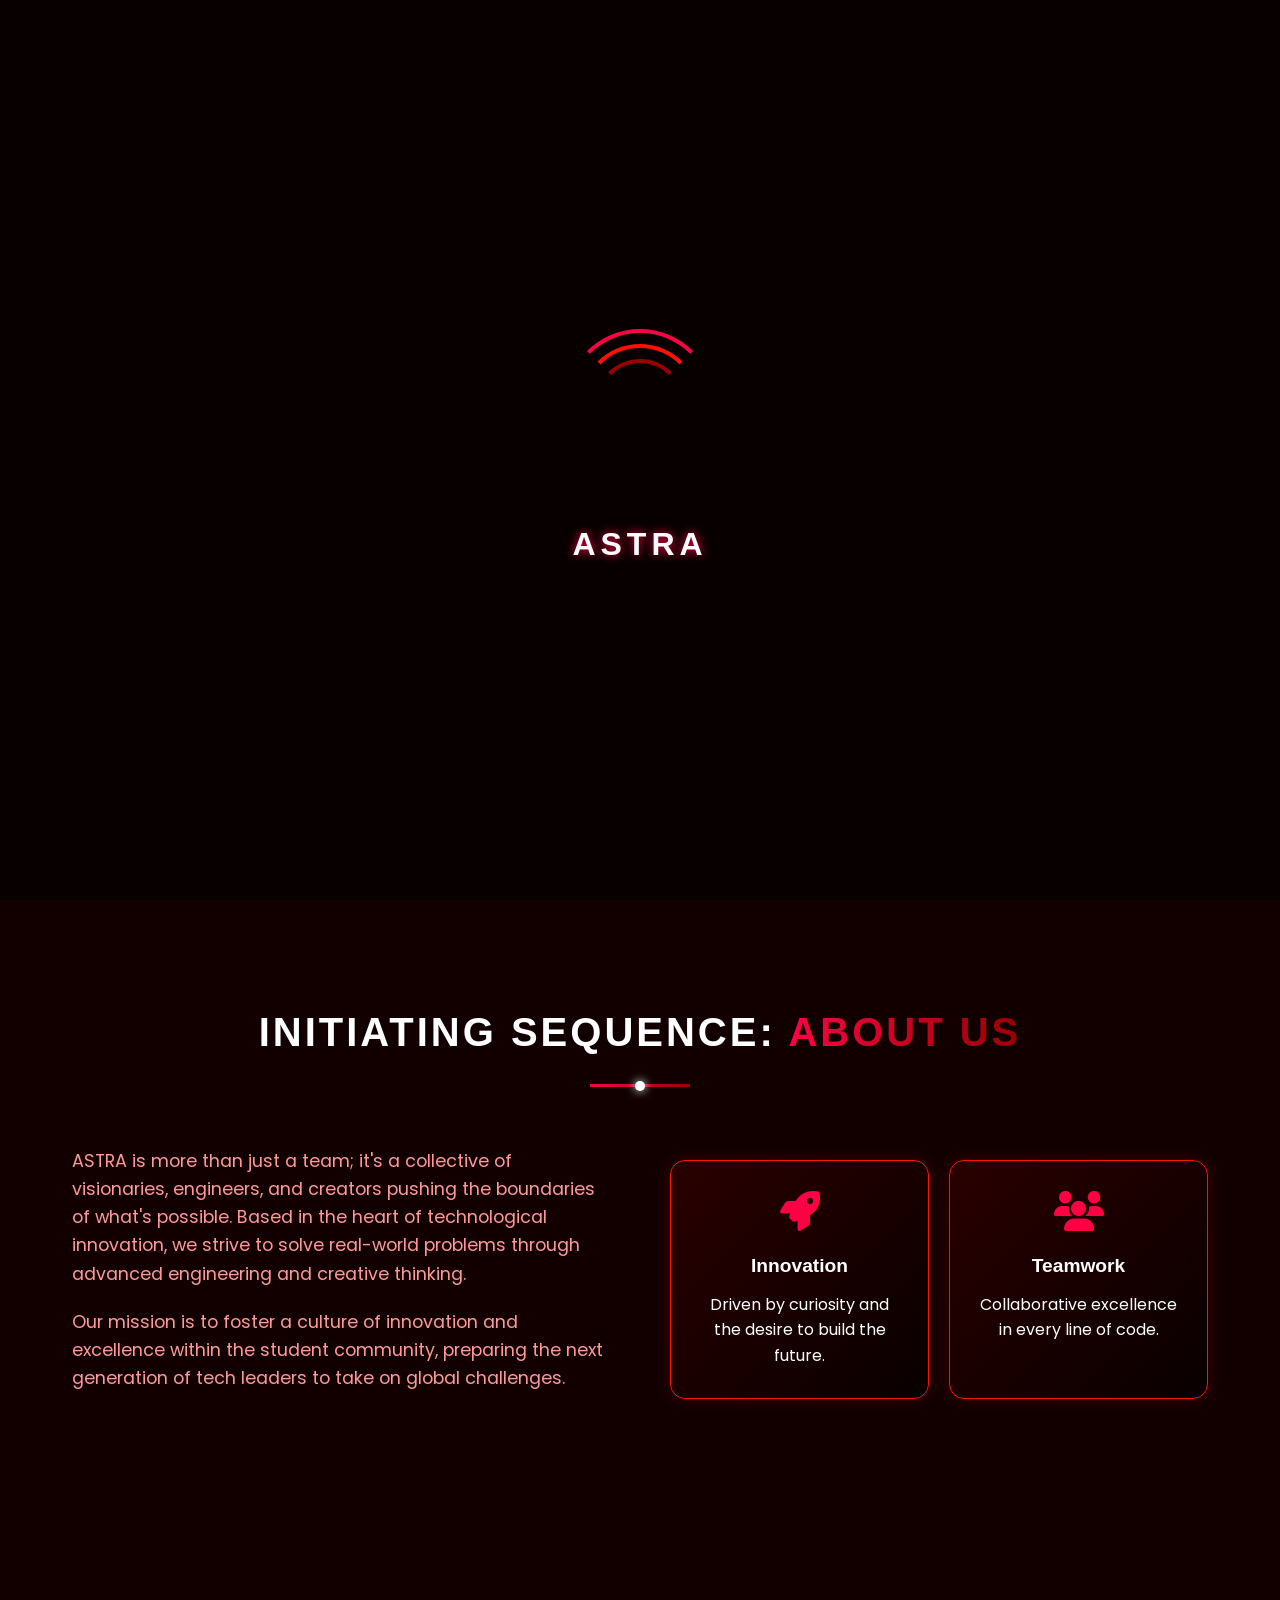
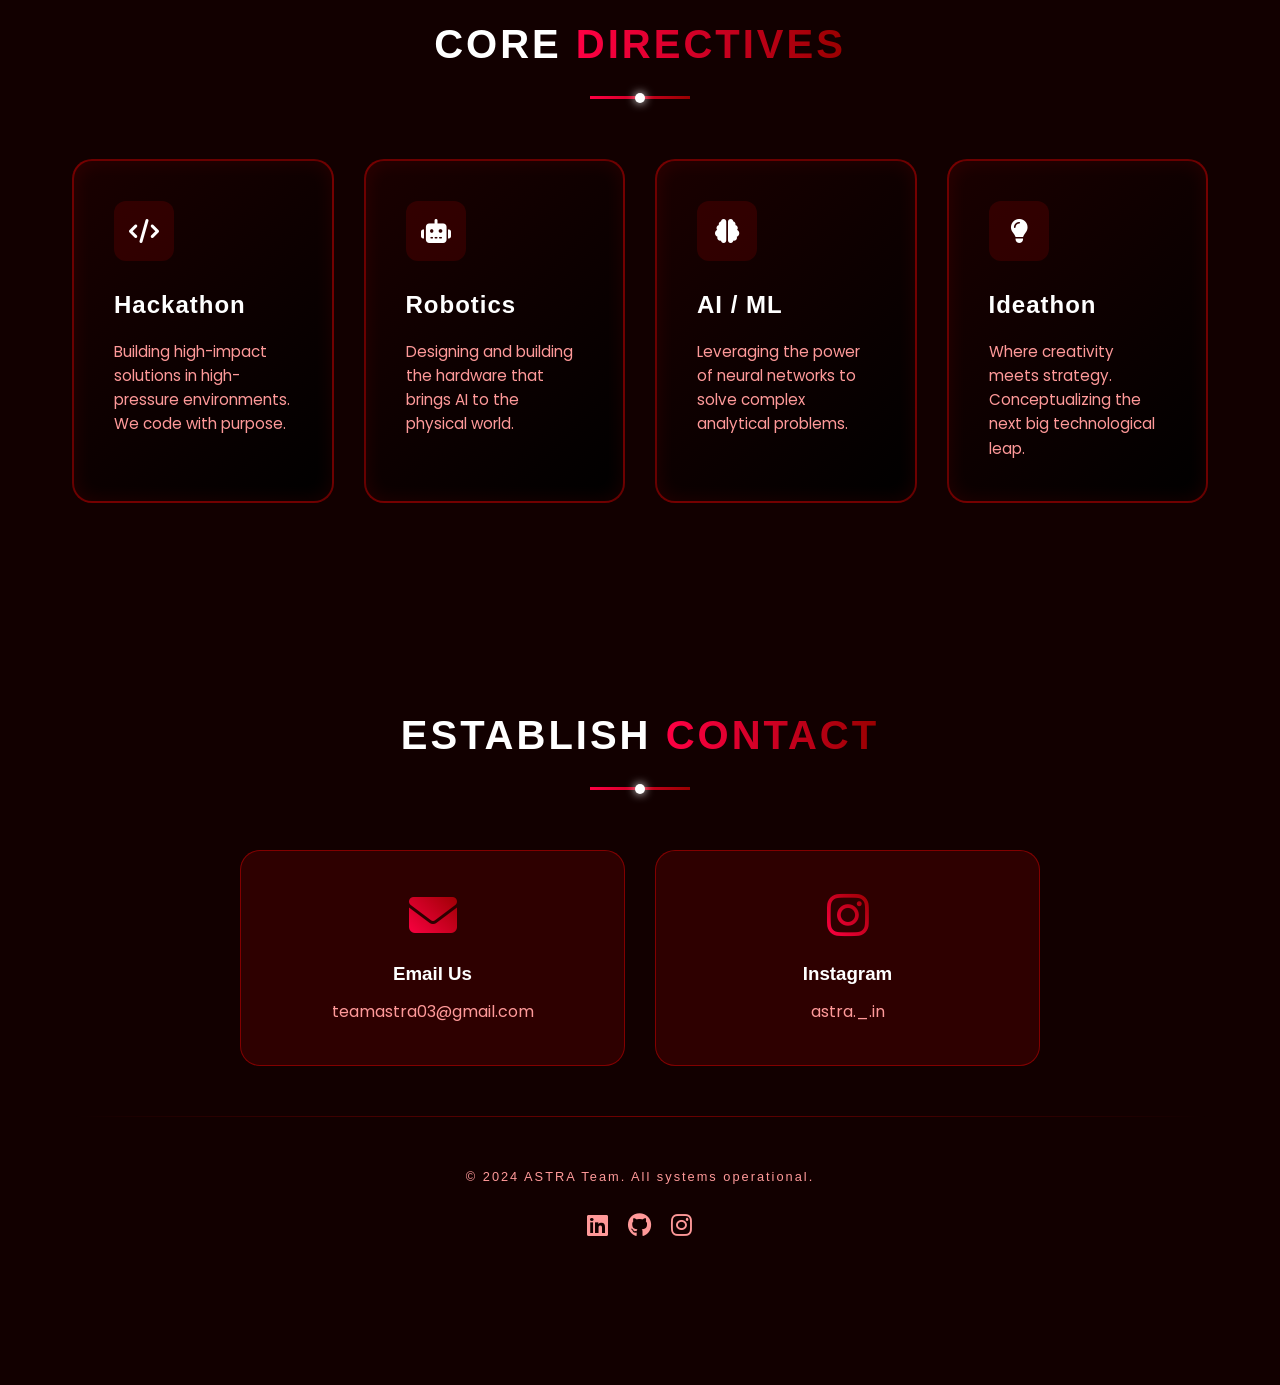
==== index.html @ f85b286c "first commit" ====
<!DOCTYPE html>
<html lang="en">

<head>
    <meta charset="UTF-8">
    <meta name="viewport" content="width=device-width, initial-scale=1.0">
    <title>ASTRA – Tech Student Team</title>
    <meta name="description"
        content="ASTRA - A futuristic tech student team innovating the future through hackathons, robotics, AI/ML, and ideathons.">

    <!-- Google Fonts -->
    <link rel="preconnect" href="https://fonts.googleapis.com">
    <link rel="preconnect" href="https://fonts.gstatic.com" crossorigin>
    <link href="https://fonts.googleapis.com/css2?family=Bebas+Neue&family=Poppins:wght@300;400;600&display=swap"
        rel="stylesheet">

    <!-- Font Awesome for Icons -->
    <link rel="stylesheet" href="https://cdnjs.cloudflare.com/ajax/libs/font-awesome/6.4.0/css/all.min.css">

    <link rel="stylesheet" href="style.css">
</head>

<body>

    <!-- Preloader -->
    <div id="preloader">
        <div class="loader-content">
            <div class="arc-container">
                <div class="arc arc-1"></div>
                <div class="arc arc-2"></div>
                <div class="arc arc-3"></div>
            </div>
            <h1 class="logo-text">ASTRA</h1>
        </div>
    </div>

    <!-- Scroll Progress Bar -->
    <div id="scroll-progress"></div>

    <!-- Background Decoration -->
    <div class="glow-bg"></div>

    <!-- Navigation -->
    <nav id="navbar">
        <div class="container">
            <div class="nav-logo">ASTRA</div>
            <ul class="nav-links">
                <li><a href="#home">Home</a></li>
                <li><a href="#about">About</a></li>
                <li><a href="#directives">Directives</a></li>
                <li><a href="#gallery">Gallery</a></li>
                <li><a href="#contact">Contact</a></li>
            </ul>
            <div class="nav-controls">
                <button id="sound-toggle" title="Toggle Sound">
                    <i class="fas fa-volume-mute"></i>
                </button>
                <div class="menu-toggle">
                    <span></span>
                    <span></span>
                    <span></span>
                </div>
            </div>
        </div>
    </nav>

    <!-- Hero Section -->
    <section id="home" class="hero">
        <div class="video-container">
            <video id="hero-video" autoplay loop muted playsinline>
                <source src="video/InShot_20260418_151122389.mp4" type="video/mp4">
            </video>
            <div class="video-overlay"></div>
        </div>

        <div class="hero-content">
            <div class="hero-logo-container">
                <img src="logo/logo.png" alt="ASTRA Logo" class="hero-logo">
            </div>
            <h2 class="tagline reveal-text-delay">BEYOND THE STARS</h2>
            <a href="#directives" class="btn-glow">Discover More</a>
        </div>
    </section>

    <!-- Audio Element -->
    <audio id="bg-music" loop>
        <source src="song/WhatsApp Audio 2026-04-18 at 3.15.08 PM.mpeg" type="audio/mpeg">
    </audio>

    <!-- About Section -->
    <section id="about" class="section">
        <div class="container">
            <div class="section-header reveal">
                <h2 class="section-title">Initiating Sequence: <span class="text-gradient">About Us</span></h2>
                <div class="divider"></div>
            </div>

            <div class="about-grid">
                <div class="about-text reveal">
                    <p>ASTRA is more than just a team; it's a collective of visionaries, engineers, and creators pushing
                        the boundaries of what's possible. Based in the heart of technological innovation, we strive to
                        solve real-world problems through advanced engineering and creative thinking.</p>
                    <p>Our mission is to foster a culture of innovation and excellence within the student community,
                        preparing the next generation of tech leaders to take on global challenges.</p>
                </div>

                <div class="about-cards reveal-delay">
                    <div class="stat-card">
                        <i class="fas fa-rocket"></i>
                        <h3>Innovation</h3>
                        <p>Driven by curiosity and the desire to build the future.</p>
                    </div>
                    <div class="stat-card">
                        <i class="fas fa-users"></i>
                        <h3>Teamwork</h3>
                        <p>Collaborative excellence in every line of code.</p>
                    </div>
                </div>
            </div>
        </div>
    </section>

    <!-- Core Directives Section -->
    <section id="directives" class="section">
        <div class="container">
            <div class="section-header reveal">
                <h2 class="section-title">Core <span class="text-gradient">Directives</span></h2>
                <div class="divider"></div>
            </div>

            <div class="directives-grid">
                <div class="directive-card neon-blue reveal" data-color="blue">
                    <div class="card-glow"></div>
                    <div class="card-content">
                        <div class="icon-box"><i class="fas fa-code"></i></div>
                        <h3>Hackathon</h3>
                        <p>Building high-impact solutions in high-pressure environments. We code with purpose.</p>
                    </div>
                </div>

                <div class="directive-card neon-red reveal-delay" data-color="red">
                    <div class="card-glow"></div>
                    <div class="card-content">
                        <div class="icon-box"><i class="fas fa-robot"></i></div>
                        <h3>Robotics</h3>
                        <p>Designing and building the hardware that brings AI to the physical world.</p>
                    </div>
                </div>

                <div class="directive-card neon-purple reveal-delay-2" data-color="purple">
                    <div class="card-glow"></div>
                    <div class="card-content">
                        <div class="icon-box"><i class="fas fa-brain"></i></div>
                        <h3>AI / ML</h3>
                        <p>Leveraging the power of neural networks to solve complex analytical problems.</p>
                    </div>
                </div>

                <div class="directive-card neon-blue reveal-delay-3" data-color="blue">
                    <div class="card-glow"></div>
                    <div class="card-content">
                        <div class="icon-box"><i class="fas fa-lightbulb"></i></div>
                        <h3>Ideathon</h3>
                        <p>Where creativity meets strategy. Conceptualizing the next big technological leap.</p>
                    </div>
                </div>
            </div>
        </div>
    </section>


    <!-- Contact Section -->
    <section id="contact" class="section">
        <div class="container">
            <div class="section-header reveal">
                <h2 class="section-title">Establish <span class="text-gradient">Contact</span></h2>
                <div class="divider"></div>
            </div>

            <div class="contact-container">
                <div class="contact-info reveal">
                    <div class="contact-card">
                        <i class="fas fa-envelope"></i>
                        <h3>Email Us</h3>
                        <p><a href="mailto:teamastra03@gmail.com">teamastra03@gmail.com</a></p>
                    </div>

                    <div class="contact-card">
                        <i class="fab fa-instagram"></i>
                        <h3>Instagram</h3>
                        <p><a href="https://instagram.com/astra._.in" target="_blank">astra._.in</a></p>
                    </div>
                </div>

                <div class="tech-lines"></div>

                <div class="footer-minimal reveal-delay">
                    <p>&copy; 2024 ASTRA Team. All systems operational.</p>
                    <div class="social-icons">
                        <a href="#"><i class="fab fa-linkedin"></i></a>
                        <a href="#"><i class="fab fa-github"></i></a>
                        <a href="https://instagram.com/astra._.in" target="_blank"><i class="fab fa-instagram"></i></a>
                    </div>
                </div>
            </div>
        </div>
    </section>

    <!-- Lightbox Modal -->
    <div id="lightbox" class="lightbox">
        <span class="close-lightbox">&times;</span>
        <img class="lightbox-content" id="lightbox-img">
        <div id="caption"></div>
    </div>

    <script src="script.js"></script>
</body>

</html>
---- style.css ----
/* 
    ASTRA – Tech Student Team
    Theme: Avengers / Futuristic / Neon
*/

:root {
    --primary-red: #ff1100;
    --primary-glow: #ff4d00;
    --primary-blue: #ff0044; /* Repurposed to Red */
    --primary-purple: #990000;
    --bg-dark: #120000;
    --bg-darker: #080000;
    --glass-bg: rgba(255, 0, 0, 0.12);
    --glass-border: rgba(255, 0, 0, 0.4);
    --text-main: #ffffff;
    --text-dim: #ff9999;
    --font-header: 'boldum-Bold-Exfont13e8', sans-serif;
    --font-body: 'Poppins', sans-serif;
    --transition-smooth: all 0.4s cubic-bezier(0.4, 0, 0.2, 1);
}

* {
    margin: 0;
    padding: 0;
    box-sizing: border-box;
    cursor: default;
}

html {
    scroll-behavior: smooth;
}

body {
    background-color: var(--bg-dark);
    color: var(--text-main);
    font-family: var(--font-body);
    overflow-x: hidden;
    line-height: 1.6;
}

::selection {
    background: var(--primary-blue);
    color: #fff;
}

/* Scrollbar */
::-webkit-scrollbar {
    width: 8px;
}
::-webkit-scrollbar-track {
    background: var(--bg-darker);
}
::-webkit-scrollbar-thumb {
    background: linear-gradient(var(--primary-blue), var(--primary-purple));
    border-radius: 10px;
}

/* Utilities */
.container {
    max-width: 1200px;
    margin: 0 auto;
    padding: 0 2rem;
}

.text-gradient {
    background: linear-gradient(90deg, var(--primary-blue), var(--primary-purple));
    -webkit-background-clip: text;
    -webkit-text-fill-color: transparent;
}

.section {
    padding: 100px 0;
    position: relative;
    z-index: 1;
}

/* Preloader */
#preloader {
    position: fixed;
    top: 0;
    left: 0;
    width: 100%;
    height: 100%;
    background: var(--bg-darker);
    display: flex;
    justify-content: center;
    align-items: center;
    z-index: 9999;
}

.loader-content {
    position: relative;
    display: flex;
    flex-direction: column;
    align-items: center;
}

.arc-container {
    width: 150px;
    height: 150px;
    position: relative;
    margin-bottom: 20px;
}

.arc {
    position: absolute;
    border: 4px solid transparent;
    border-top-color: var(--primary-blue);
    border-radius: 50%;
    animation: spin 2s linear infinite;
}

.arc-1 {
    width: 100%;
    height: 100%;
    border-top-color: var(--primary-blue);
    animation-duration: 1.5s;
}

.arc-2 {
    width: 80%;
    height: 80%;
    top: 10%;
    left: 10%;
    border-top-color: var(--primary-red);
    animation-duration: 2s;
    animation-direction: reverse;
}

.arc-3 {
    width: 60%;
    height: 60%;
    top: 20%;
    left: 20%;
    border-top-color: var(--primary-purple);
    animation-duration: 1s;
}

.logo-text {
    font-family: var(--font-header);
    font-size: 2rem;
    letter-spacing: 5px;
    margin-top: 20px;
    text-shadow: 0 0 10px var(--primary-blue);
}

@keyframes spin {
    from { transform: rotate(0deg); }
    to { transform: rotate(360deg); }
}

/* Scroll Progress */
#scroll-progress {
    position: fixed;
    top: 0;
    left: 0;
    width: 0%;
    height: 4px;
    background: linear-gradient(90deg, var(--primary-blue), var(--primary-purple), var(--primary-red));
    z-index: 1001;
    transition: width 0.1s ease-out;
}

.glow-bg {
    position: fixed;
    top: 0;
    left: 0;
    width: 100%;
    height: 100%;
    background: var(--bg-dark); /* Solid clean background */
    pointer-events: none;
    z-index: -2; /* Ensures it sits behind the video (z-index: -1) */
}

/* scanlines removed for cleaner video view */
.glow-bg::after {
    display: none;
}

/* Navigation floating pill */
#navbar {
    position: fixed;
    top: 20px;
    left: 50%;
    transform: translateX(-50%);
    width: 90%;
    max-width: 1200px;
    padding: 15px 0;
    z-index: 1000;
    transition: var(--transition-smooth);
    border-radius: 50px;
    border: 1px solid transparent;
}

#navbar.scrolled {
    background: rgba(15, 0, 0, 0.85);
    backdrop-filter: blur(15px);
    border: 1px solid var(--primary-glow);
    box-shadow: 0 10px 30px rgba(255, 17, 0, 0.2);
    padding: 10px 0;
}

#navbar .container {
    display: flex;
    justify-content: space-between;
    align-items: center;
}

.nav-logo {
    font-family: var(--font-header);
    font-size: 1.8rem;
    font-weight: 900;
    letter-spacing: 2px;
    color: white;
}

.nav-links {
    display: flex;
    list-style: none;
    gap: 15px; /* Decreased space between links */
}

.nav-links li a {
    text-decoration: none;
    color: #ffffff; /* Brightened to pure white */
    font-family: var(--font-header);
    font-size: 1.1rem; /* Slightly larger for easier reading */
    font-weight: bold;
    letter-spacing: 2px;
    text-shadow: 0 2px 5px rgba(0,0,0,1), 0 0 15px rgba(0,0,0,0.8); /* Aggressive black shadow to separate text from background video */
    transition: var(--transition-smooth);
    text-transform: uppercase;
    position: relative;
    padding-bottom: 5px;
}

/* Glowing Underline Animation */
.nav-links li a::after {
    content: '';
    position: absolute;
    bottom: 0;
    left: 0;
    width: 0%;
    height: 2px;
    background: var(--primary-glow);
    transition: width 0.3s ease-out;
    box-shadow: 0 0 10px var(--primary-glow);
}

.nav-links li a:hover::after {
    width: 100%;
}

.nav-links li a:hover {
    color: #ffffff;
    text-shadow: 0 0 8px var(--primary-glow);
}

.nav-controls {
    display: flex;
    align-items: center;
    gap: 20px;
}

#sound-toggle {
    background: none;
    border: 1px solid var(--glass-border);
    color: white;
    width: 40px;
    height: 40px;
    border-radius: 50%;
    cursor: pointer;
    display: flex;
    justify-content: center;
    align-items: center;
    transition: var(--transition-smooth);
}

#sound-toggle:hover {
    border-color: var(--primary-blue);
    box-shadow: 0 0 10px rgba(0, 210, 255, 0.3);
}

.menu-toggle {
    display: none;
    flex-direction: column;
    gap: 5px;
    cursor: pointer;
}

.menu-toggle span {
    width: 25px;
    height: 2px;
    background: white;
    transition: var(--transition-smooth);
}

/* Hero Section */
.hero {
    height: 100vh;
    display: flex;
    justify-content: center;
    align-items: center;
    position: relative;
    overflow: hidden;
}

.video-container {
    position: absolute;
    top: 0;
    left: 0;
    width: 100%;
    height: 100%;
    z-index: -1;
}

#hero-video {
    width: 100%;
    height: 100%;
    object-fit: cover;
}

.video-overlay {
    position: absolute;
    top: 0;
    left: 0;
    width: 100%;
    height: 100%;
    background: linear-gradient(to bottom, rgba(0,0,0,0) 0%, rgba(0,0,0,0.1) 60%, rgba(10,0,0,0.8) 100%);
}

.hero-content {
    text-align: center;
    z-index: 10;
}

/* Hero Content Update */
.hero-logo-container {
    margin-bottom: 20px;
    animation: heroFadeIn 1.5s ease-out;
}

.hero-logo {
    max-width: 800px; /* Slightly increased size */
    height: auto;
    opacity: 0.65; /* Gives the logo a translucent glass feel */
    mix-blend-mode: overlay; /* Makes the logo dynamically blend with the video colors */
    filter: drop-shadow(0 0 15px rgba(255, 17, 0, 0.4)); /* Subtle theme glow */
    transform: perspective(1000px) translate3d(0,0,20px); 
    animation: heroFadeIn 1.5s ease-out;
}

.tagline {
    font-family: var(--font-header);
    font-size: 1.2rem; 
    letter-spacing: 8px; 
    color: #ffffff; /* Forced pure white to ensure it is visible */
    text-shadow: 0 0 10px rgba(0, 0, 0, 0.8); /* Ensures it pops over any bright video spots */
    margin-top: 0px; 
    margin-bottom: 40px;
    text-transform: uppercase;
    position: relative;
    z-index: 20; /* Keep it securely above all backgrounds and overlays */
    animation: heroFadeIn 1.5s ease-out 0.5s both;
}

.btn-glow {
    display: inline-block;
    padding: 15px 40px;
    background: transparent;
    border: 1px solid var(--primary-blue);
    color: white;
    text-decoration: none;
    font-family: var(--font-header);
    letter-spacing: 2px;
    text-transform: uppercase;
    position: relative;
    transition: var(--transition-smooth);
    animation: heroFadeIn 1.5s ease-out 1s both;
    overflow: hidden;
}

.btn-glow::before {
    content: '';
    position: absolute;
    top: 0;
    left: -100%;
    width: 100%;
    height: 100%;
    background: linear-gradient(90deg, transparent, rgba(0, 210, 255, 0.2), transparent);
    transition: 0.5s;
}

.btn-glow:hover::before {
    left: 100%;
}

.btn-glow:hover {
    background: var(--primary-blue);
    box-shadow: 0 0 20px var(--primary-blue);
    color: var(--bg-dark);
    font-weight: bold;
}

@keyframes heroFadeIn {
    from { opacity: 0; transform: translateY(30px); filter: blur(10px); }
    to { opacity: 1; transform: translateY(0); filter: blur(0); }
}

/* Sections Styling */
.section-header {
    text-align: center;
    margin-bottom: 60px;
}

.section-title {
    font-family: var(--font-header);
    font-size: 2.5rem;
    text-transform: uppercase;
    letter-spacing: 3px;
    margin-bottom: 20px;
}

.divider {
    width: 100px;
    height: 3px;
    background: linear-gradient(90deg, var(--primary-blue), var(--primary-purple));
    margin: 0 auto;
    position: relative;
}

.divider::after {
    content: '';
    position: absolute;
    top: 50%;
    left: 50%;
    transform: translate(-50%, -50%);
    width: 10px;
    height: 10px;
    background: white;
    border-radius: 50%;
    box-shadow: 0 0 10px white;
}

/* About Section */
.about-grid {
    display: grid;
    grid-template-columns: 1fr 1fr;
    gap: 60px;
    align-items: center;
}

.about-text p {
    margin-bottom: 20px;
    font-size: 1.1rem;
    color: var(--text-dim);
}

.about-cards {
    display: grid;
    grid-template-columns: 1fr 1fr;
    gap: 20px;
}

.stat-card {
    background: linear-gradient(135deg, rgba(255, 0, 0, 0.1), rgba(0, 0, 0, 0.5));
    border: 1px solid var(--primary-red);
    box-shadow: 0 0 15px rgba(255, 0, 0, 0.2);
    padding: 30px;
    border-radius: 15px;
    text-align: center;
    transition: var(--transition-smooth);
    backdrop-filter: blur(10px);
}

.stat-card:hover {
    transform: translateY(-10px);
    box-shadow: 0 0 30px var(--primary-red);
    background: rgba(255, 0, 0, 0.15);
}

.stat-card i {
    font-size: 2.5rem;
    color: var(--primary-blue);
    margin-bottom: 20px;
}

.stat-card h3 {
    font-family: var(--font-header);
    margin-bottom: 10px;
    font-size: 1.2rem;
}

/* Core Directives */
.directives-grid {
    display: grid;
    grid-template-columns: repeat(auto-fit, minmax(250px, 1fr));
    gap: 30px;
}

.directive-card {
    position: relative;
    padding: 40px;
    background: linear-gradient(135deg, #1a0000, #000000);
    border: 2px solid var(--glass-border);
    border-radius: 20px;
    overflow: hidden;
    transition: var(--transition-smooth);
    box-shadow: inset 0 0 20px rgba(255, 0, 0, 0.1);
}

.card-glow {
    position: absolute;
    top: 50%;
    left: 50%;
    transform: translate(-50%, -50%);
    width: 200%;
    height: 200%;
    background: radial-gradient(circle, rgba(255, 17, 0, 0.15) 0%, transparent 60%);
    opacity: 0;
    transition: var(--transition-smooth);
    pointer-events: none;
}

.directive-card:hover .card-glow {
    opacity: 1;
}

.directive-card:hover {
    transform: scale(1.05) translateY(-5px);
    border-color: var(--primary-red);
    box-shadow: 0 0 30px rgba(255, 17, 0, 0.4), inset 0 0 10px rgba(255, 17, 0, 0.2);
}

.directive-card.neon-blue:hover, 
.directive-card.neon-red:hover, 
.directive-card.neon-purple:hover { 
    border-color: #ff0000; 
    box-shadow: 0 0 40px rgba(255, 0, 0, 0.5);
}

.icon-box {
    width: 60px;
    height: 60px;
    background: var(--glass-bg);
    border-radius: 12px;
    display: flex;
    justify-content: center;
    align-items: center;
    margin-bottom: 25px;
    transition: var(--transition-smooth);
}

.directive-card:hover .icon-box {
    background: white;
}

.directive-card:hover .icon-box i {
    color: var(--bg-dark);
}

.icon-box i {
    font-size: 1.5rem;
    color: white;
}

.directive-card h3 {
    font-family: var(--font-header);
    font-size: 1.5rem;
    margin-bottom: 15px;
    letter-spacing: 1px;
}

.directive-card p {
    color: var(--text-dim);
    font-size: 0.95rem;
}

/* Gallery Section */
.gallery-grid {
    display: grid;
    grid-template-columns: repeat(auto-fit, minmax(300px, 1fr));
    gap: 20px;
}

.gallery-item {
    position: relative;
    border-radius: 15px;
    overflow: hidden;
    aspect-ratio: 16/9;
    cursor: pointer;
}

.gallery-item img {
    width: 100%;
    height: 100%;
    object-fit: cover;
    transition: transform 0.6s cubic-bezier(0.4, 0, 0.2, 1);
}

.gallery-overlay {
    position: absolute;
    top: 0;
    left: 0;
    width: 100%;
    height: 100%;
    background: rgba(0, 210, 255, 0.4);
    display: flex;
    justify-content: center;
    align-items: center;
    opacity: 0;
    transition: var(--transition-smooth);
    backdrop-filter: blur(5px);
}

.gallery-overlay span {
    font-family: var(--font-header);
    color: white;
    border: 2px solid white;
    padding: 10px 20px;
    letter-spacing: 2px;
    text-transform: uppercase;
}

.gallery-item:hover img {
    transform: scale(1.1);
}

.gallery-item:hover .gallery-overlay {
    opacity: 1;
}

/* Contact Section */
.contact-container {
    display: flex;
    flex-direction: column;
    align-items: center;
    gap: 50px;
}

.contact-info {
    display: grid;
    grid-template-columns: 1fr 1fr;
    gap: 30px;
    width: 100%;
    max-width: 800px;
}

.contact-card {
    background: var(--glass-bg);
    border: 1px solid var(--glass-border);
    padding: 40px;
    border-radius: 20px;
    text-align: center;
    transition: var(--transition-smooth);
}

.contact-card:hover {
    border-color: var(--primary-purple);
    box-shadow: 0 0 20px rgba(188, 0, 255, 0.2);
    transform: translateY(-5px);
}

.contact-card i {
    font-size: 3rem;
    margin-bottom: 20px;
    background: linear-gradient(45deg, var(--primary-blue), var(--primary-purple));
    -webkit-background-clip: text;
    -webkit-text-fill-color: transparent;
}

.contact-card h3 {
    font-family: var(--font-header);
    margin-bottom: 10px;
}

.contact-card a {
    color: var(--text-dim);
    text-decoration: none;
    transition: var(--transition-smooth);
}

.contact-card a:hover {
    color: var(--primary-blue);
}

.tech-lines {
    width: 100%;
    height: 1px;
    background: linear-gradient(90deg, transparent, var(--glass-border), transparent);
    position: relative;
}

.footer-minimal {
    text-align: center;
    padding-bottom: 40px;
}

.footer-minimal p {
    font-family: var(--font-header);
    font-size: 0.8rem;
    letter-spacing: 2px;
    color: var(--text-dim);
    margin-bottom: 20px;
}

.social-icons {
    display: flex;
    gap: 20px;
    justify-content: center;
}

.social-icons a {
    color: var(--text-dim);
    font-size: 1.5rem;
    transition: var(--transition-smooth);
}

.social-icons a:hover {
    color: var(--primary-blue);
    transform: translateY(-5px);
}

/* Lightbox Modal */
.lightbox {
    display: none;
    position: fixed;
    z-index: 2000;
    top: 0;
    left: 0;
    width: 100%;
    height: 100%;
    background-color: rgba(2, 2, 2, 0.95);
    backdrop-filter: blur(10px);
}

.lightbox-content {
    margin: auto;
    display: block;
    max-width: 90%;
    max-height: 80%;
    margin-top: 5vh;
    border: 1px solid var(--glass-border);
}

#caption {
    margin: auto;
    display: block;
    width: 80%;
    max-width: 700px;
    text-align: center;
    color: #ccc;
    padding: 20px 0;
    font-family: var(--font-header);
    letter-spacing: 2px;
}

.close-lightbox {
    position: absolute;
    top: 30px;
    right: 35px;
    color: #f1f1f1;
    font-size: 40px;
    font-weight: bold;
    cursor: pointer;
}

/* Animations */
.reveal {
    opacity: 0;
    transform: translateY(50px);
    transition: all 0.8s ease-out;
}

.reveal.active {
    opacity: 1;
    transform: translateY(0);
}

.reveal-delay {
    opacity: 0;
    transform: translateY(50px);
    transition: all 0.8s ease-out 0.2s;
}

.reveal-delay.active {
    opacity: 1;
    transform: translateY(0);
}

.reveal-delay-2 {
    opacity: 0;
    transform: translateY(50px);
    transition: all 0.8s ease-out 0.4s;
}

.reveal-delay-2.active {
    opacity: 1;
    transform: translateY(0);
}

.reveal-delay-3 {
    opacity: 0;
    transform: translateY(50px);
    transition: all 0.8s ease-out 0.6s;
}

.reveal-delay-3.active {
    opacity: 1;
    transform: translateY(0);
}

/* Responsive */
@media (max-width: 992px) {
    .hero-logo { max-width: 80vw; } 
    .about-grid { grid-template-columns: 1fr; }
    
    /* Transparent fully animated mobile menu */
    .nav-links { 
        position: absolute;
        top: 100%;
        left: 0;
        width: 100%;
        flex-direction: column;
        background: transparent; /* Fully transparent */
        padding: 20px 0;
        text-align: center;
        opacity: 0;
        visibility: hidden;
        transform: translateY(-20px);
        transition: all 0.4s cubic-bezier(0.4, 0, 0.2, 1);
        border: none; /* Removed the border as well for absolute transparency */
    }
    
    .nav-links.active {
        opacity: 1;
        visibility: visible;
        transform: translateY(0);
    }

    .menu-toggle { display: flex; }
}

@media (max-width: 768px) {
    .hero-logo { max-width: 90vw; }
    .tagline { 
        font-size: 0.9rem; 
        letter-spacing: 4px; 
        margin-bottom: 30px; 
        padding: 0 10px;
    }
    .contact-info { grid-template-columns: 1fr; }
    .container { padding: 0 1.5rem; }
}

@media (max-width: 480px) {
    .hero-logo { max-width: 95vw; }
    .tagline { 
        font-size: 0.8rem; 
        letter-spacing: 3px; 
    }
    .btn-glow {
        padding: 12px 30px;
        font-size: 0.9rem;
    }
}
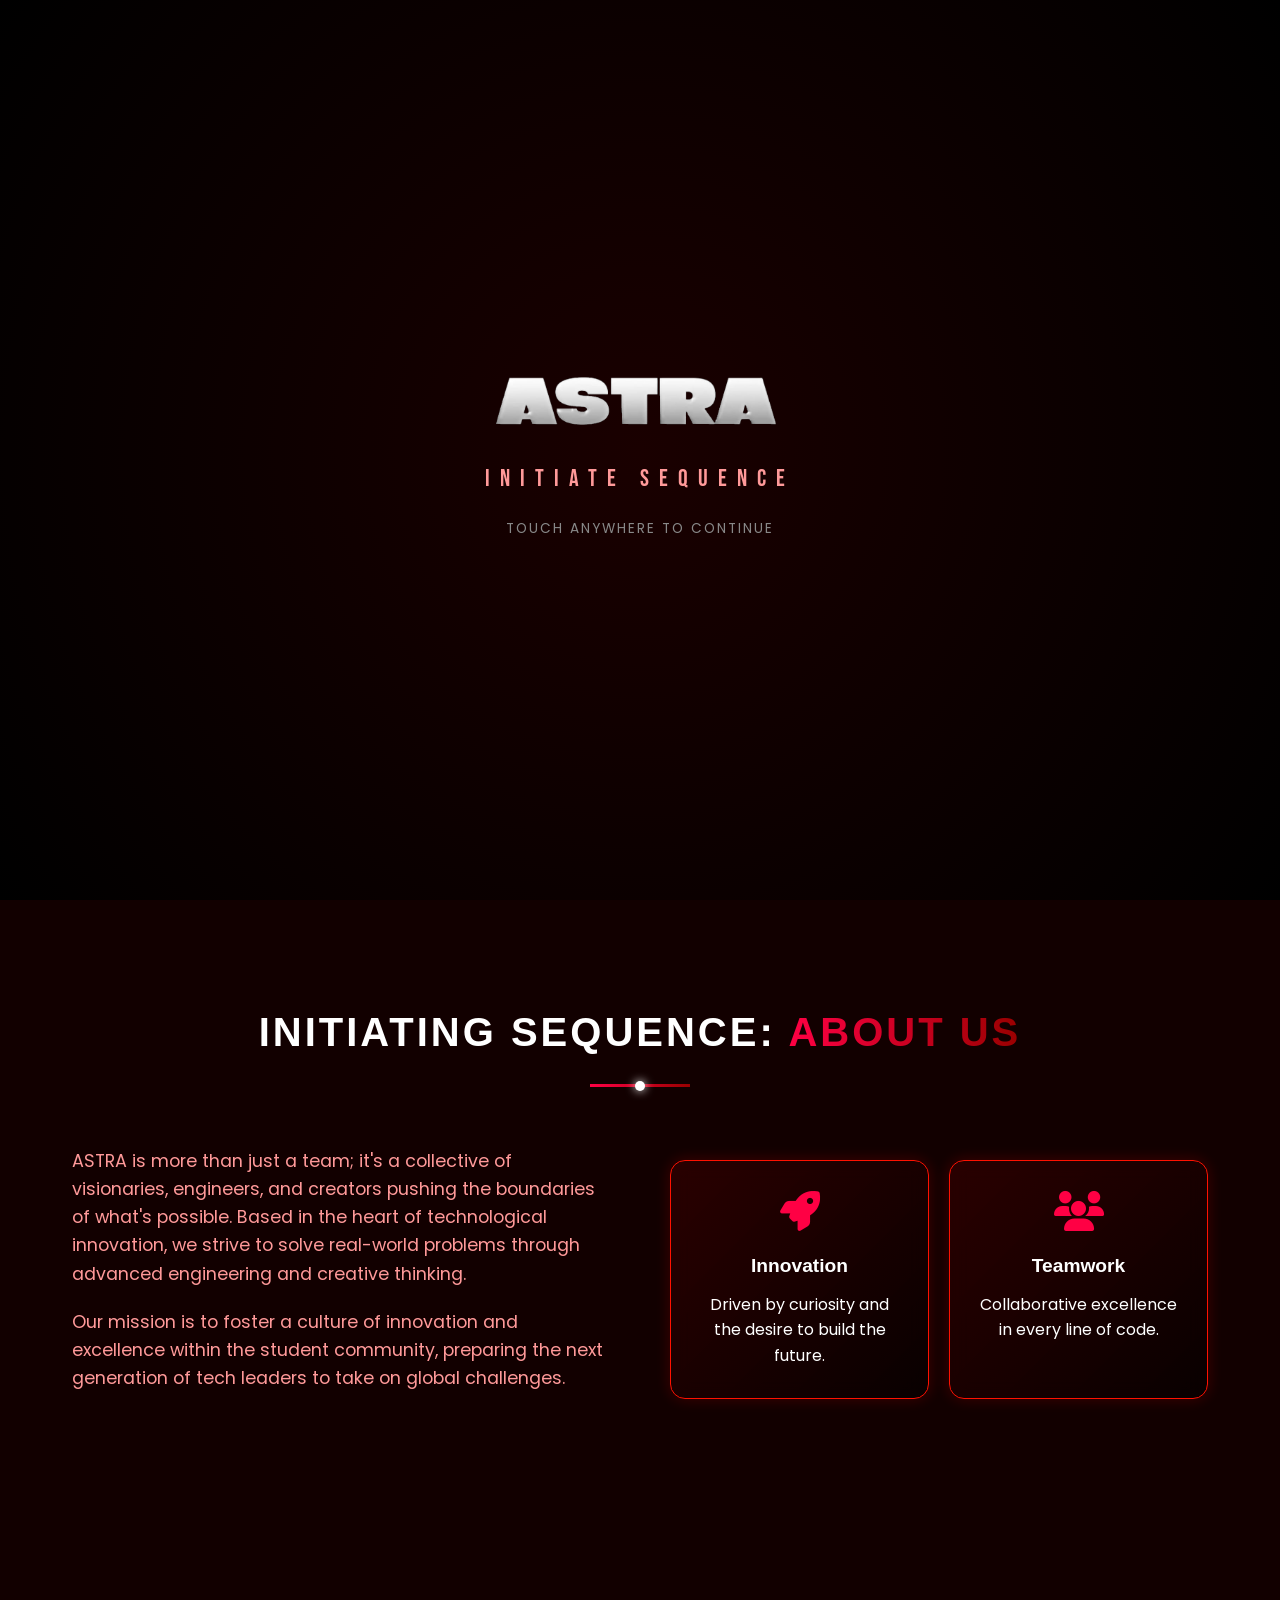
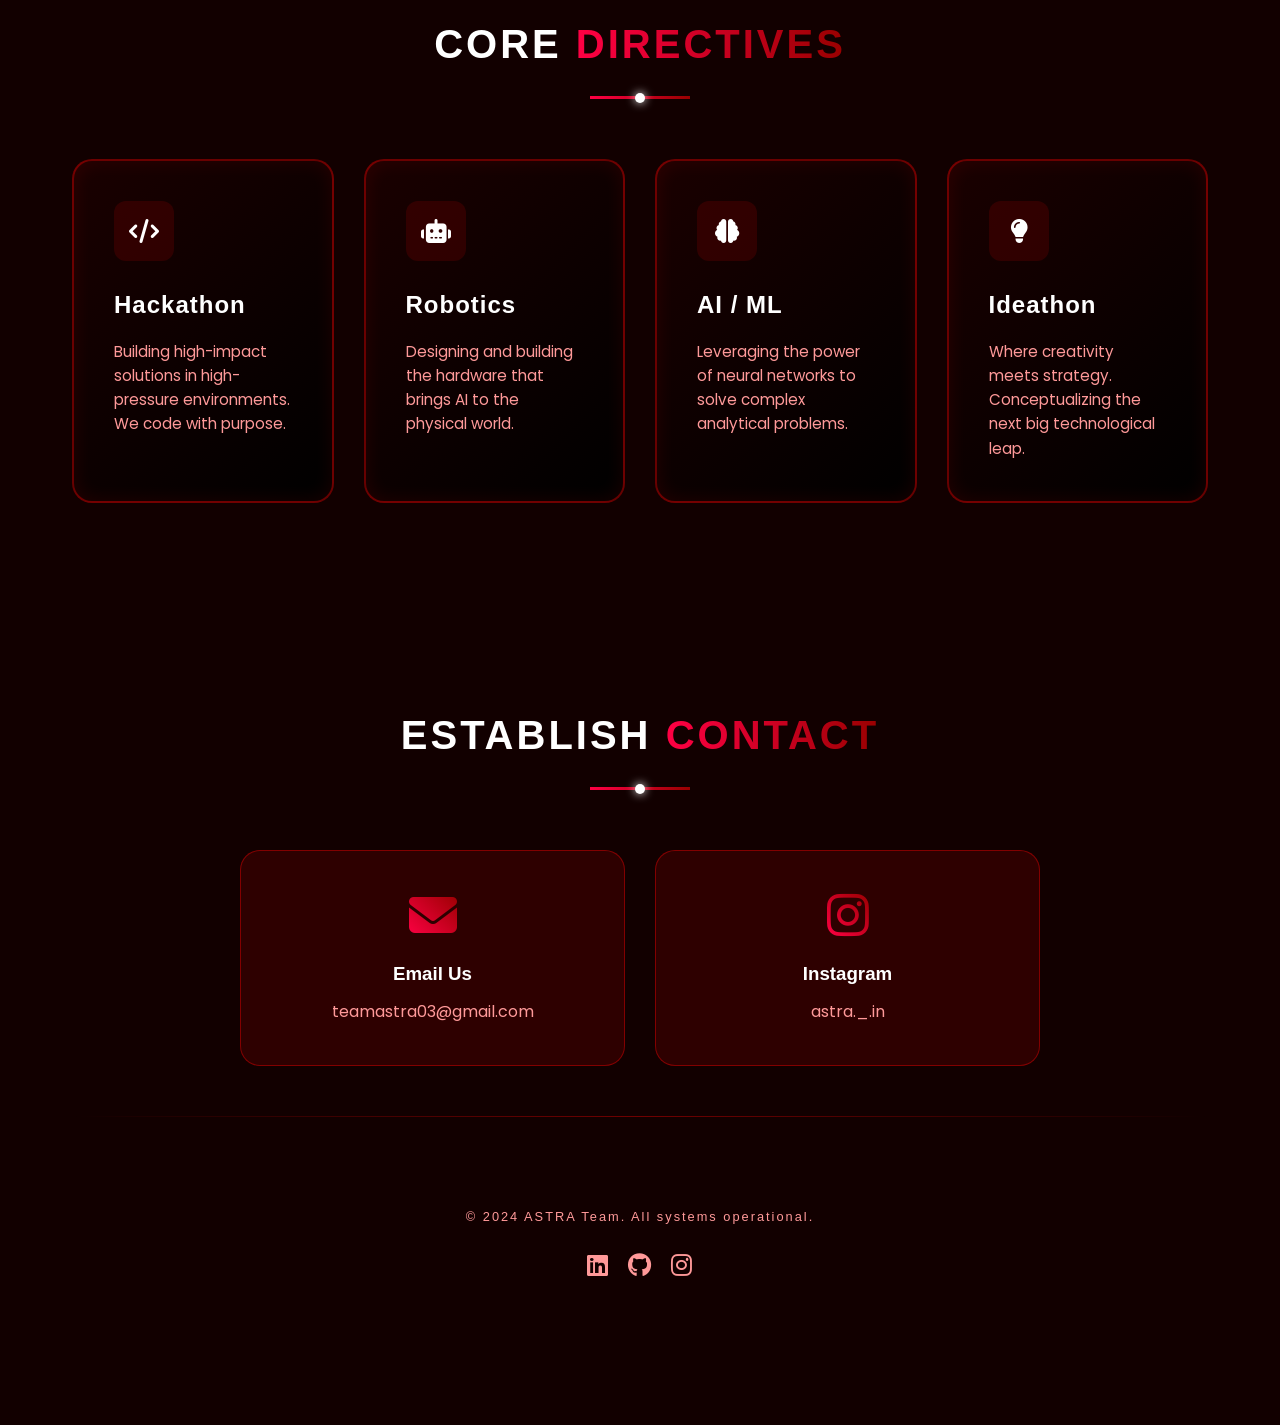
==== commit bc592259: "updated code" ====
--- a/index.html
+++ b/index.html
@@ -23,14 +23,14 @@
 <body>
 
     <!-- Preloader -->
-    <div id="preloader">
-        <div class="loader-content">
-            <div class="arc-container">
-                <div class="arc arc-1"></div>
-                <div class="arc arc-2"></div>
-                <div class="arc arc-3"></div>
-            </div>
-            <h1 class="logo-text">ASTRA</h1>
+    <div id="preloader" style="z-index: 99999; position: fixed; inset: 0; background: #050000;">
+        <video id="init-video" preload="auto" playsinline style="display: none; width: 100%; height: 100%; object-fit: cover; position: absolute; top: 0; left: 0; z-index: 1;">
+            <source src="initialization/WhatsApp Video 2026-04-19 at 12.56.18 PM.mp4" type="video/mp4">
+        </video>
+        <div id="start-overlay" class="loader-content" style="z-index: 2; cursor: pointer; text-align: center; width: 100%; height: 100%; display: flex; flex-direction: column; justify-content: center; align-items: center; background: radial-gradient(circle at center, #1a0000 0%, #000 100%);">
+            <img src="logo/logo1-tp.png" alt="ASTRA Logo" style="height: 85px; width: auto; margin-bottom: 15px;">
+            <p style="color: var(--text-dim); font-size: 1.5rem; letter-spacing: 10px; font-family: 'Bebas Neue', sans-serif; text-transform: uppercase;">INITIATE SEQUENCE</p>
+            <p style="font-size: 0.85rem; color: #888; font-family: 'Poppins', sans-serif; margin-top: 20px; letter-spacing: 2px; text-transform: uppercase; animation: pulse 2s infinite ease-in-out;">Touch anywhere to continue</p>
         </div>
     </div>
 
@@ -43,7 +43,9 @@
     <!-- Navigation -->
     <nav id="navbar">
         <div class="container">
-            <div class="nav-logo">ASTRA</div>
+            <div class="nav-logo">
+                <img src="logo/logo1-tp.png" alt="ASTRA Logo" style="height: 40px; width: auto; display: block;">
+            </div>
             <ul class="nav-links">
                 <li><a href="#home">Home</a></li>
                 <li><a href="#about">About</a></li>
@@ -171,6 +173,7 @@
 
     <!-- Contact Section -->
     <section id="contact" class="section">
+
         <div class="container">
             <div class="section-header reveal">
                 <h2 class="section-title">Establish <span class="text-gradient">Contact</span></h2>
@@ -194,8 +197,13 @@
 
                 <div class="tech-lines"></div>
 
-                <div class="footer-minimal reveal-delay">
-                    <p>&copy; 2024 ASTRA Team. All systems operational.</p>
+                <div class="footer-minimal reveal-delay" style="position: relative; padding: 40px 0; display: flex; flex-direction: column; align-items: center; z-index: 1;">
+                    <!-- Scaled Spider Centered behind Footer -->
+                    <div style="position: absolute; top: 50%; left: 50%; transform: translate(-50%, -50%); z-index: -1; pointer-events: none; opacity: 0.1; display: flex; justify-content: center; align-items: center; width: 100vw; overflow: hidden;">
+                        <img src="logo/spider-transparent.png" alt="" style="width: 100vw; max-width: none; height: auto; object-fit: cover; filter: drop-shadow(0 0 10px rgba(255, 17, 0, 0.2));">
+                    </div>
+                
+                    <p style="margin-top: 0;">&copy; 2024 ASTRA Team. All systems operational.</p>
                     <div class="social-icons">
                         <a href="#"><i class="fab fa-linkedin"></i></a>
                         <a href="#"><i class="fab fa-github"></i></a>
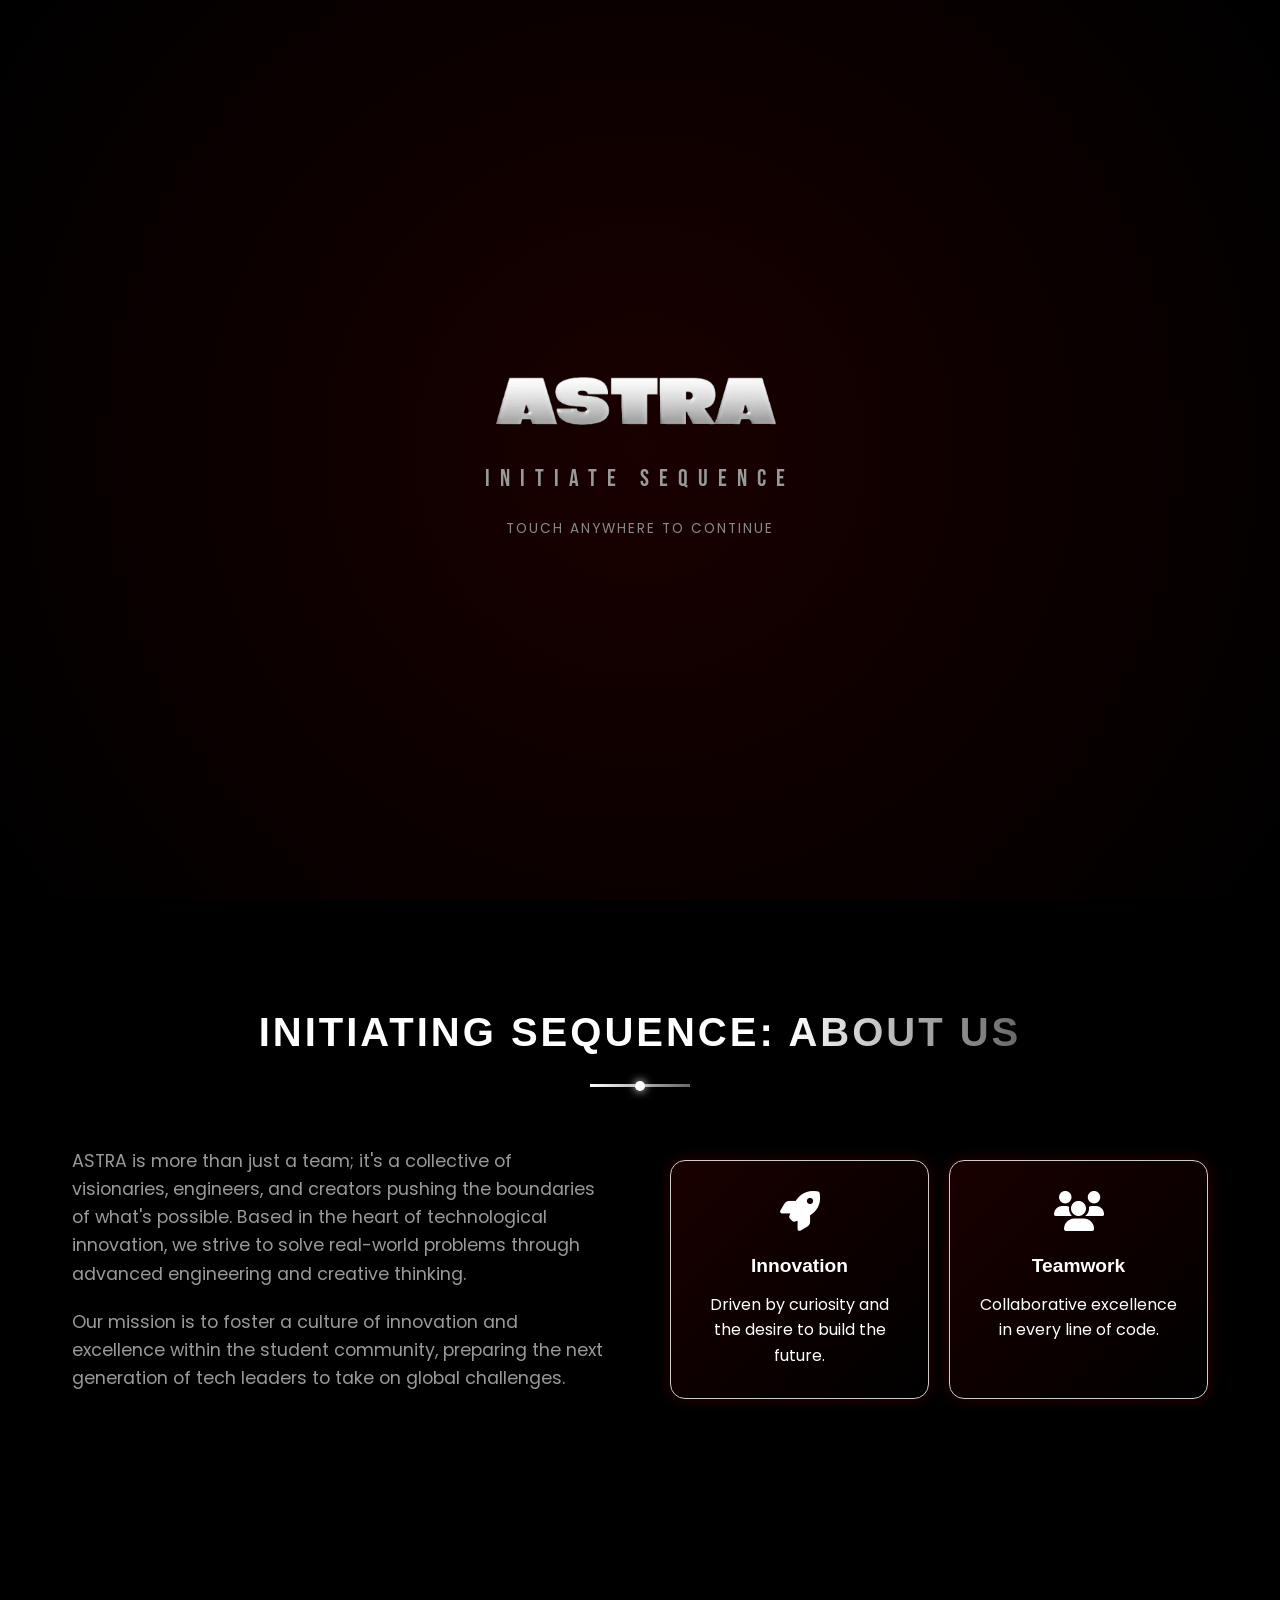
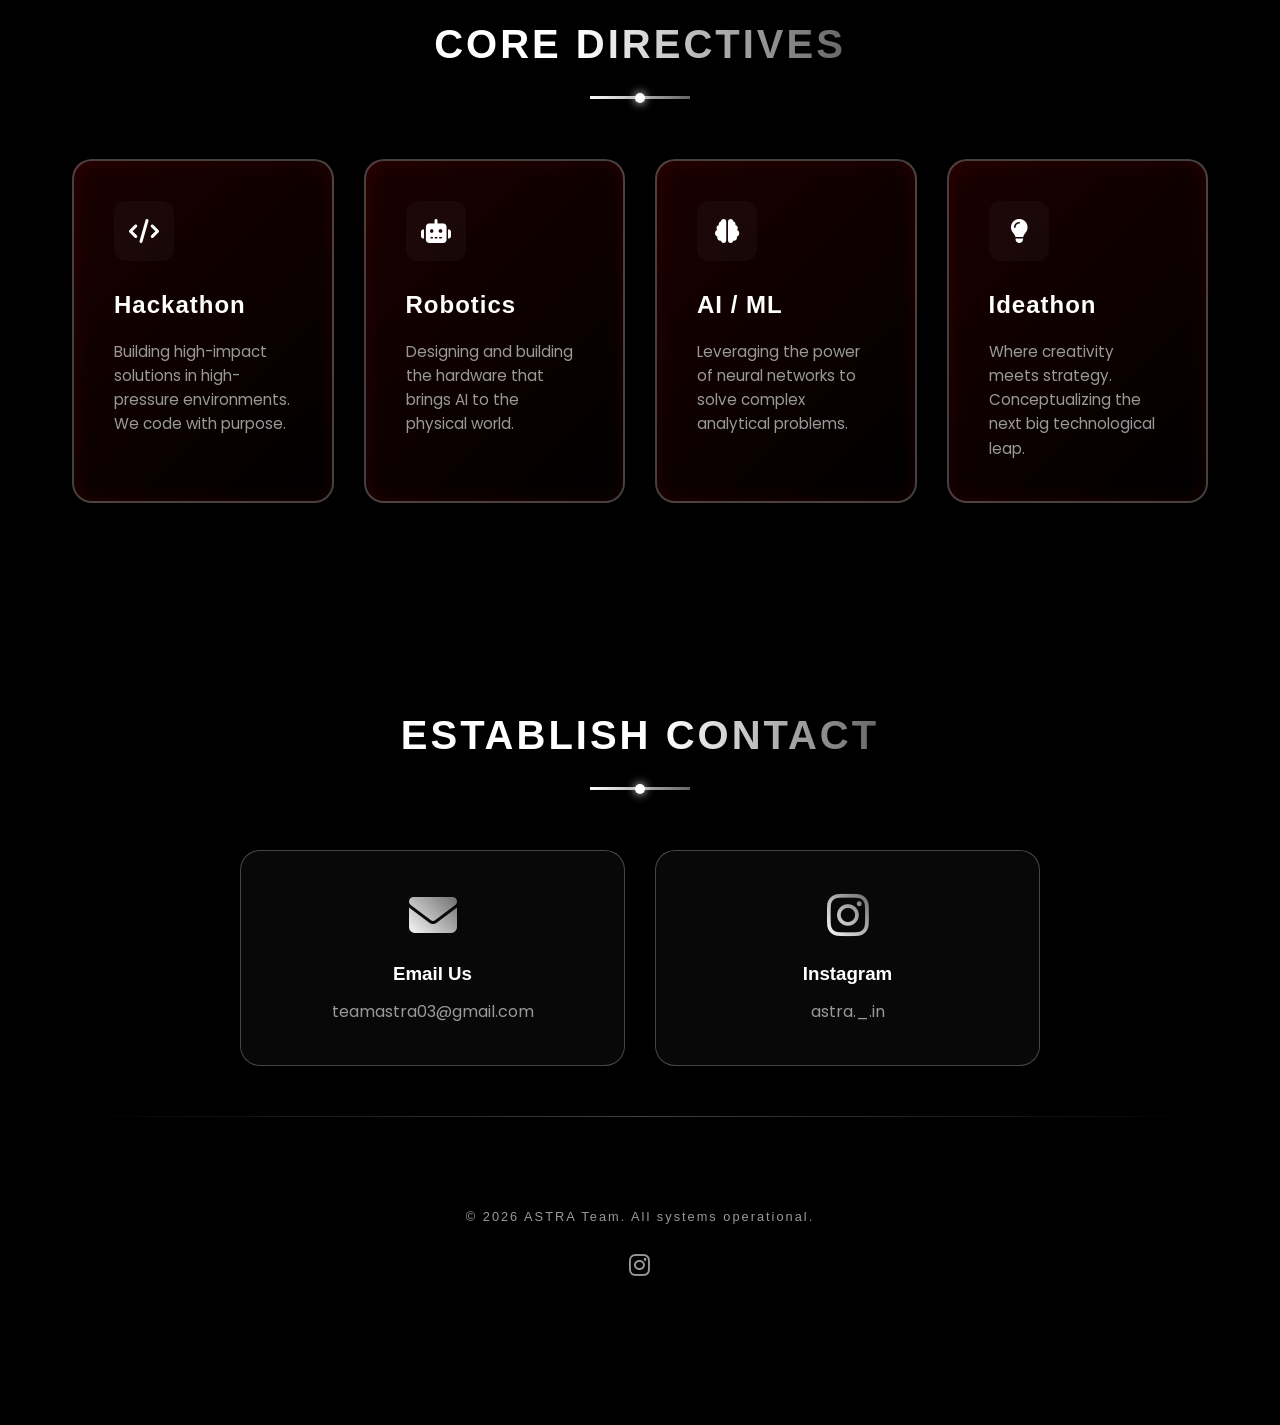
==== commit 90d84707: "updated code" ====
--- a/index.html
+++ b/index.html
@@ -199,14 +199,12 @@
 
                 <div class="footer-minimal reveal-delay" style="position: relative; padding: 40px 0; display: flex; flex-direction: column; align-items: center; z-index: 1;">
                     <!-- Scaled Spider Centered behind Footer -->
-                    <div style="position: absolute; top: 50%; left: 50%; transform: translate(-50%, -50%); z-index: -1; pointer-events: none; opacity: 0.1; display: flex; justify-content: center; align-items: center; width: 100vw; overflow: hidden;">
-                        <img src="logo/spider-transparent.png" alt="" style="width: 100vw; max-width: none; height: auto; object-fit: cover; filter: drop-shadow(0 0 10px rgba(255, 17, 0, 0.2));">
+                    <div style="position: absolute; top: 50%; left: 50%; transform: translate(-50%, -50%); z-index: -1; pointer-events: none; opacity: 0.35; display: flex; justify-content: center; align-items: center; width: 100vw; overflow: hidden;">
+                        <img src="logo/spider-transparent.png" alt="" style="width: 100vw; max-width: none; height: auto; object-fit: cover; filter: contrast(1.8) drop-shadow(0 0 15px rgba(255, 17, 0, 0.6)); mask-image: radial-gradient(ellipse at center, black 30%, transparent 75%); -webkit-mask-image: radial-gradient(ellipse at center, black 30%, transparent 75%);">
                     </div>
                 
-                    <p style="margin-top: 0;">&copy; 2024 ASTRA Team. All systems operational.</p>
+                    <p style="margin-top: 0;">&copy; 2026 ASTRA Team. All systems operational.</p>
                     <div class="social-icons">
-                        <a href="#"><i class="fab fa-linkedin"></i></a>
-                        <a href="#"><i class="fab fa-github"></i></a>
                         <a href="https://instagram.com/astra._.in" target="_blank"><i class="fab fa-instagram"></i></a>
                     </div>
                 </div>
@@ -221,6 +219,25 @@
         <div id="caption"></div>
     </div>
 
+    <!-- Liquid Metal Ripple Scripts -->
+    <script src="https://code.jquery.com/jquery-3.6.0.min.js"></script>
+    <script src="https://cdn.jsdelivr.net/npm/jquery.ripples@0.6.3/dist/jquery.ripples.min.js"></script>
+    <script>
+        // Initialize Liquid WebGL Ripples on Background
+        $(document).ready(function() {
+            try {
+                $('body').ripples({
+                    resolution: 512,
+                    dropRadius: 25,
+                    perturbance: 0.04,
+                });
+            } catch (e) {
+                console.error("Liquid Chrome effect not supported.", e);
+            }
+        });
+    </script>
+
+    <!-- Custom Scripts -->
     <script src="script.js"></script>
 </body>
 
--- a/style.css
+++ b/style.css
@@ -4,16 +4,16 @@
 */
 
 :root {
-    --primary-red: #ff1100;
-    --primary-glow: #ff4d00;
-    --primary-blue: #ff0044; /* Repurposed to Red */
-    --primary-purple: #990000;
-    --bg-dark: #120000;
-    --bg-darker: #080000;
-    --glass-bg: rgba(255, 0, 0, 0.12);
-    --glass-border: rgba(255, 0, 0, 0.4);
+    --primary-red: #cccccc;
+    --primary-glow: #ffffff;
+    --primary-blue: #ffffff; 
+    --primary-purple: #666666;
+    --bg-dark: #000000;
+    --bg-darker: #000000;
+    --glass-bg: rgba(255, 255, 255, 0.03);
+    --glass-border: rgba(255, 255, 255, 0.25);
     --text-main: #ffffff;
-    --text-dim: #ff9999;
+    --text-dim: #999999;
     --font-header: 'boldum-Bold-Exfont13e8', sans-serif;
     --font-body: 'Poppins', sans-serif;
     --transition-smooth: all 0.4s cubic-bezier(0.4, 0, 0.2, 1);
@@ -32,6 +32,8 @@
 
 body {
     background-color: var(--bg-dark);
+    background-image: radial-gradient(circle at center, #1a1a1a 0%, #000000 100%);
+    background-attachment: fixed;
     color: var(--text-main);
     font-family: var(--font-body);
     overflow-x: hidden;
@@ -326,7 +328,12 @@
     left: 0;
     width: 100%;
     height: 100%;
-    background: linear-gradient(to bottom, rgba(0,0,0,0) 0%, rgba(0,0,0,0.1) 60%, rgba(10,0,0,0.8) 100%);
+    /* Deeper Black Fade for seamless section transitions */
+    background: linear-gradient(to bottom, 
+        transparent 0%, 
+        rgba(0, 0, 0, 0.2) 30%, 
+        rgba(0, 0, 0, 0.6) 70%, 
+        rgb(0, 0, 0) 100%);
 }
 
 .hero-content {
@@ -343,9 +350,9 @@
 .hero-logo {
     max-width: 800px; /* Slightly increased size */
     height: auto;
-    opacity: 0.65; /* Gives the logo a translucent glass feel */
-    mix-blend-mode: overlay; /* Makes the logo dynamically blend with the video colors */
-    filter: drop-shadow(0 0 15px rgba(255, 17, 0, 0.4)); /* Subtle theme glow */
+    opacity: 0.85; 
+    mix-blend-mode: normal; 
+    filter: drop-shadow(0 0 20px rgba(255, 255, 255, 0.3)); 
     transform: perspective(1000px) translate3d(0,0,20px); 
     animation: heroFadeIn 1.5s ease-out;
 }
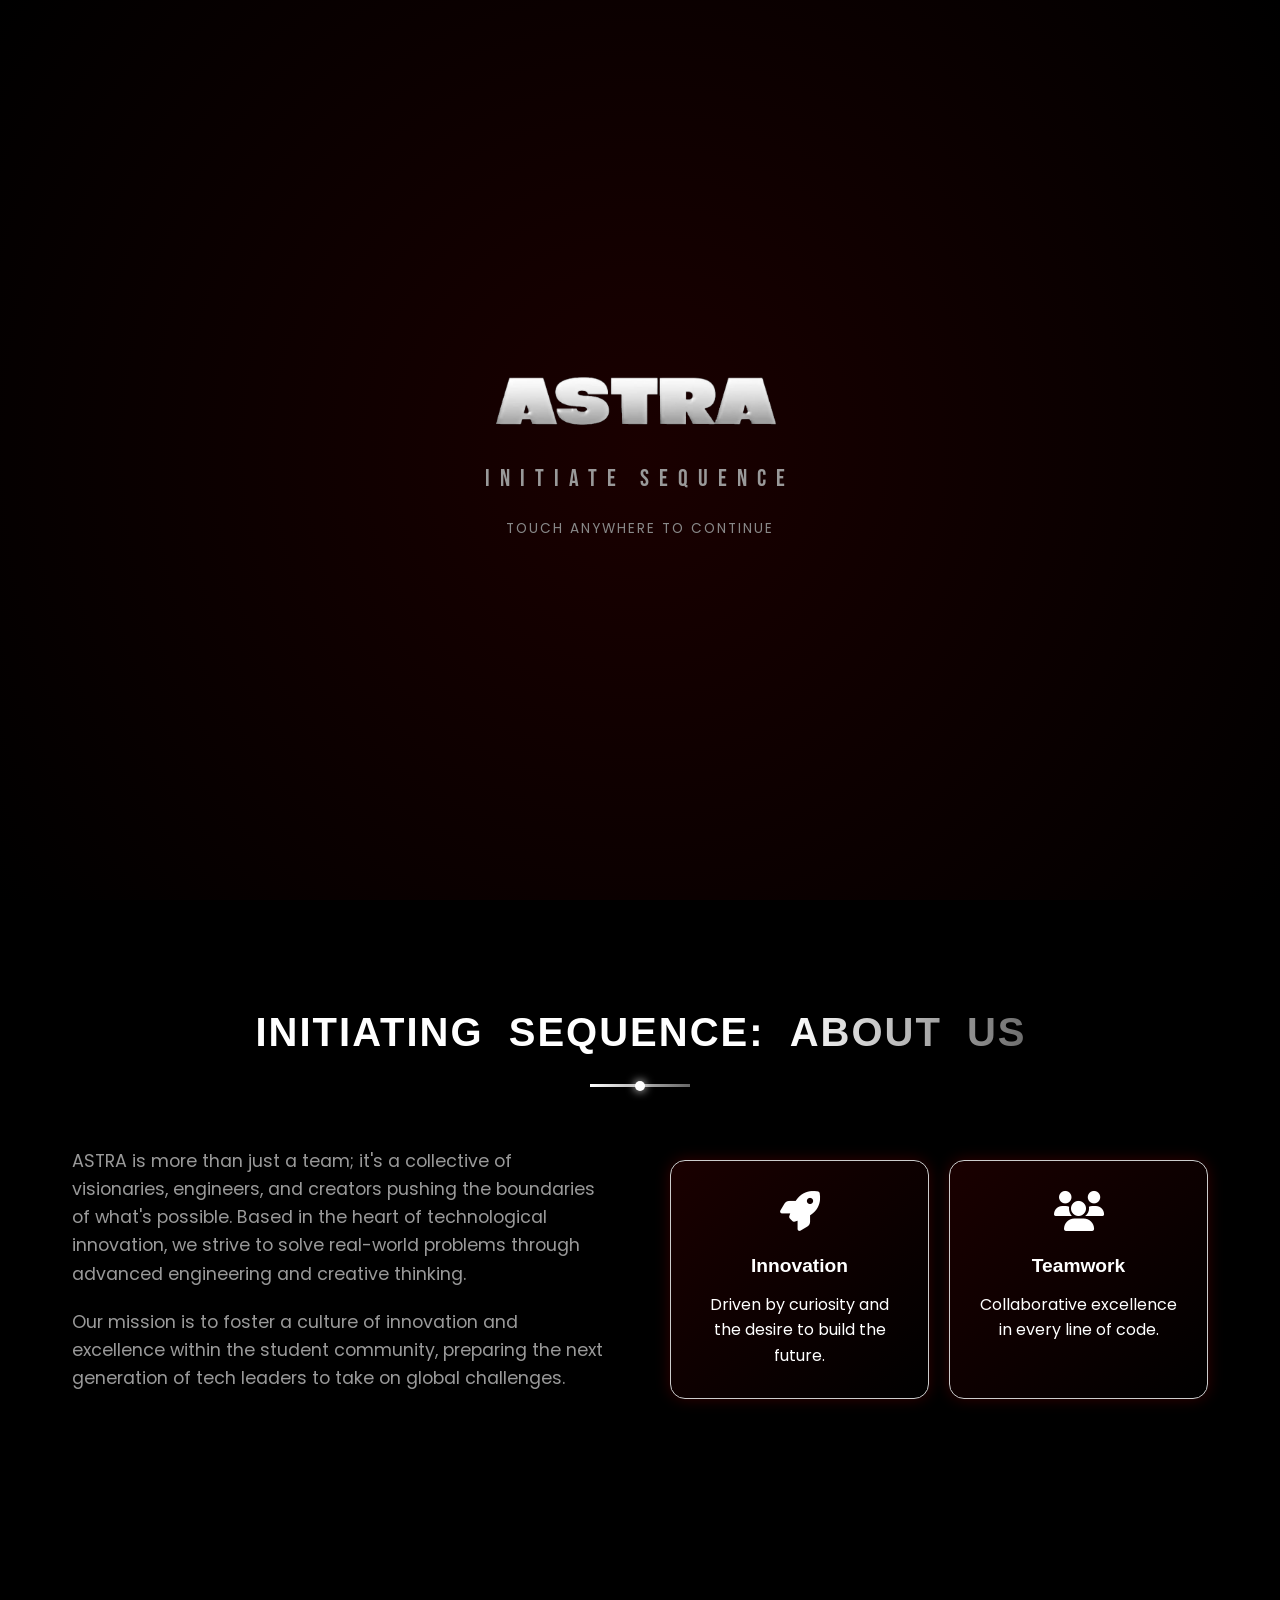
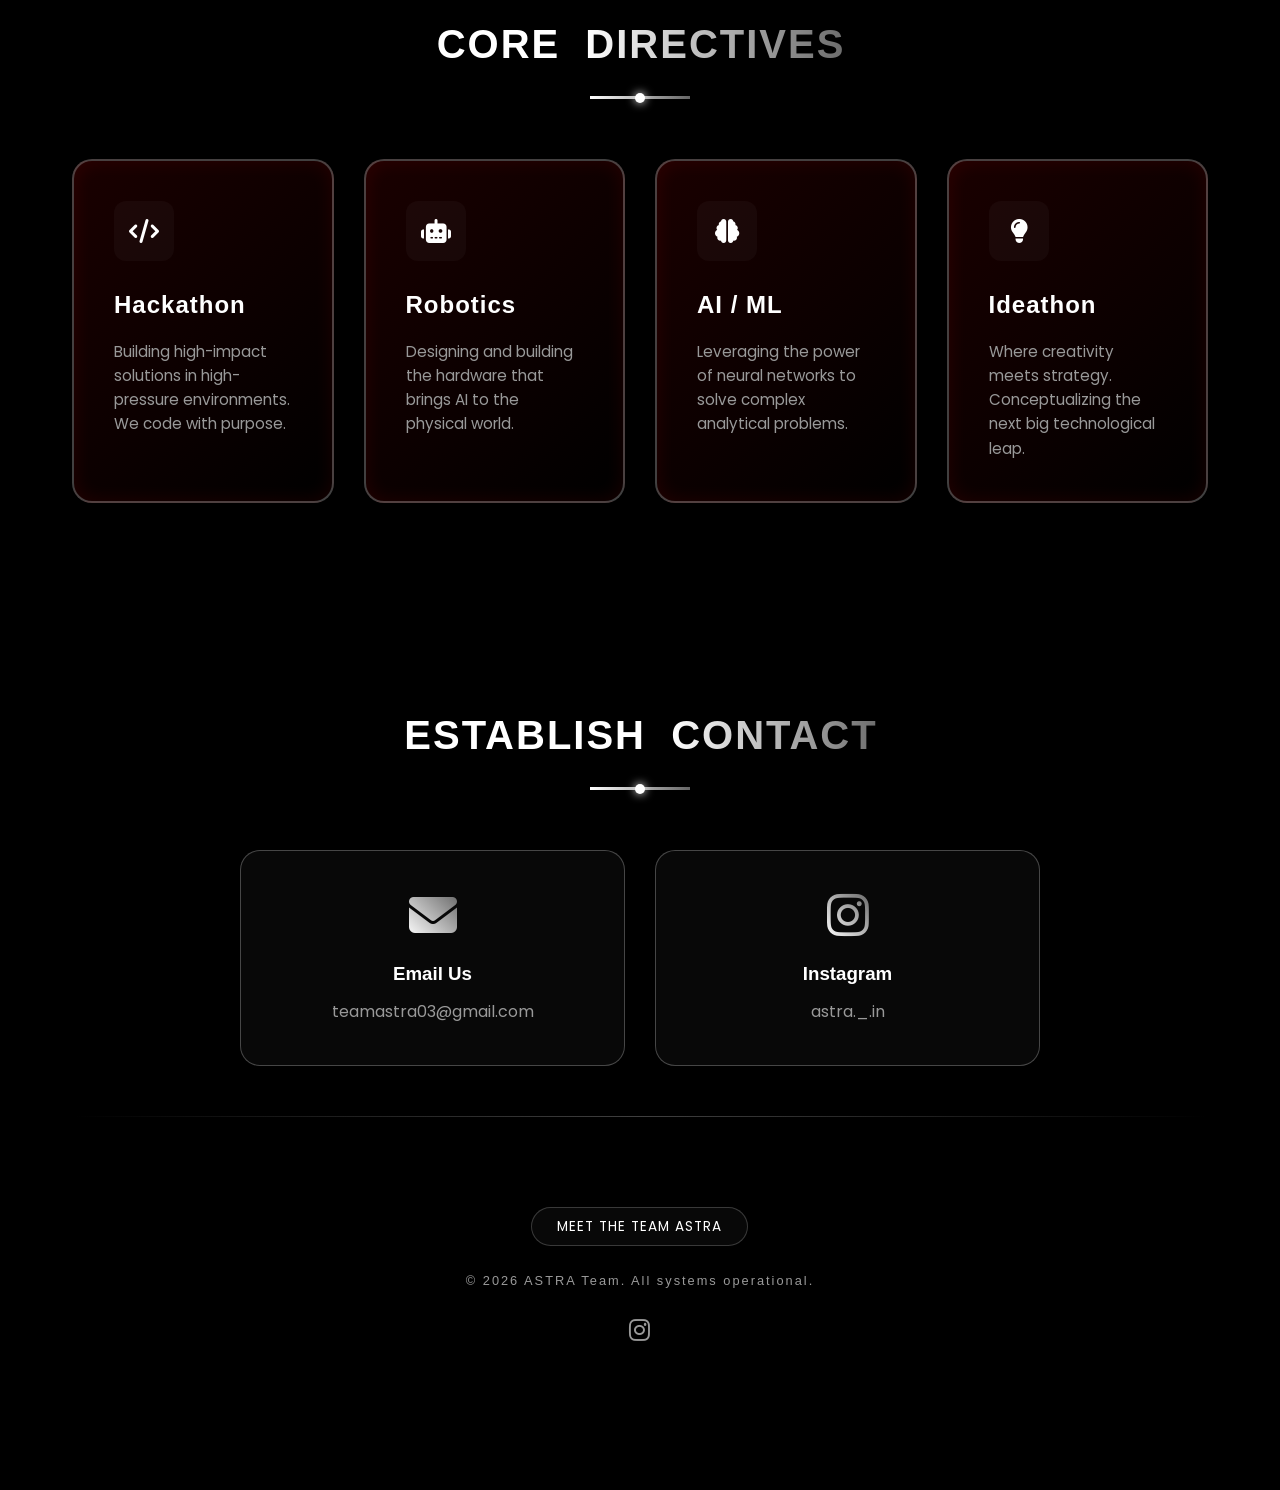
==== commit 57929bd1: "updated code" ====
--- a/index.html
+++ b/index.html
@@ -48,9 +48,9 @@
             </div>
             <ul class="nav-links">
                 <li><a href="#home">Home</a></li>
+                <li><a href="team.html">Team</a></li>
                 <li><a href="#about">About</a></li>
                 <li><a href="#directives">Directives</a></li>
-                <li><a href="#gallery">Gallery</a></li>
                 <li><a href="#contact">Contact</a></li>
             </ul>
             <div class="nav-controls">
@@ -69,7 +69,7 @@
     <!-- Hero Section -->
     <section id="home" class="hero">
         <div class="video-container">
-            <video id="hero-video" autoplay loop muted playsinline>
+            <video id="hero-video" loop muted playsinline>
                 <source src="video/InShot_20260418_151122389.mp4" type="video/mp4">
             </video>
             <div class="video-overlay"></div>
@@ -84,16 +84,13 @@
         </div>
     </section>
 
-    <!-- Audio Element -->
-    <audio id="bg-music" loop>
-        <source src="song/WhatsApp Audio 2026-04-18 at 3.15.08 PM.mpeg" type="audio/mpeg">
-    </audio>
+
 
     <!-- About Section -->
     <section id="about" class="section">
         <div class="container">
             <div class="section-header reveal">
-                <h2 class="section-title">Initiating Sequence: <span class="text-gradient">About Us</span></h2>
+                <h2 class="section-title">Initiating Sequence: <span class="text-gradient">About&nbsp;Us</span></h2>
                 <div class="divider"></div>
             </div>
 
@@ -126,7 +123,7 @@
     <section id="directives" class="section">
         <div class="container">
             <div class="section-header reveal">
-                <h2 class="section-title">Core <span class="text-gradient">Directives</span></h2>
+                <h2 class="section-title">Core&nbsp;<span class="text-gradient">Directives</span></h2>
                 <div class="divider"></div>
             </div>
 
@@ -176,7 +173,7 @@
 
         <div class="container">
             <div class="section-header reveal">
-                <h2 class="section-title">Establish <span class="text-gradient">Contact</span></h2>
+                <h2 class="section-title">Establish&nbsp;<span class="text-gradient">Contact</span></h2>
                 <div class="divider"></div>
             </div>
 
@@ -202,6 +199,10 @@
                     <div style="position: absolute; top: 50%; left: 50%; transform: translate(-50%, -50%); z-index: -1; pointer-events: none; opacity: 0.35; display: flex; justify-content: center; align-items: center; width: 100vw; overflow: hidden;">
                         <img src="logo/spider-transparent.png" alt="" style="width: 100vw; max-width: none; height: auto; object-fit: cover; filter: contrast(1.8) drop-shadow(0 0 15px rgba(255, 17, 0, 0.6)); mask-image: radial-gradient(ellipse at center, black 30%, transparent 75%); -webkit-mask-image: radial-gradient(ellipse at center, black 30%, transparent 75%);">
                     </div>
+
+                    <div class="quick-links" style="margin-bottom: 25px;">
+                        <a href="team.html" style="font-family: var(--font-body); font-size: 0.85rem; color: #fff; text-decoration: none; letter-spacing: 1px; border: 1px solid rgba(255,255,255,0.2); padding: 8px 25px; border-radius: 30px; transition: all 0.3s ease; display: inline-block; background: rgba(255,255,255,0.03); text-transform: uppercase;">Meet the Team ASTRA</a>
+                    </div>
                 
                     <p style="margin-top: 0;">&copy; 2026 ASTRA Team. All systems operational.</p>
                     <div class="social-icons">
@@ -212,25 +213,30 @@
         </div>
     </section>
 
-    <!-- Lightbox Modal -->
-    <div id="lightbox" class="lightbox">
-        <span class="close-lightbox">&times;</span>
-        <img class="lightbox-content" id="lightbox-img">
-        <div id="caption"></div>
-    </div>
+
 
     <!-- Liquid Metal Ripple Scripts -->
     <script src="https://code.jquery.com/jquery-3.6.0.min.js"></script>
     <script src="https://cdn.jsdelivr.net/npm/jquery.ripples@0.6.3/dist/jquery.ripples.min.js"></script>
     <script>
-        // Initialize Liquid WebGL Ripples on Background
         $(document).ready(function() {
             try {
+                const isMobile = /Android|webOS|iPhone|iPad|iPod|BlackBerry|IEMobile|Opera Mini/i.test(navigator.userAgent);
+                
                 $('body').ripples({
-                    resolution: 512,
-                    dropRadius: 25,
-                    perturbance: 0.04,
+                    resolution: isMobile ? 256 : 512,
+                    dropRadius: isMobile ? 20 : 25,
+                    perturbance: isMobile ? 0.06 : 0.04,
+                    interactive: true
                 });
+
+                // Manual trigger for mobile touch to guarantee visibility
+                if (isMobile) {
+                    $('body').on('touchstart touchmove', function(e) {
+                        var touch = e.originalEvent.touches[0] || e.originalEvent.changedTouches[0];
+                        $(this).ripples('drop', touch.pageX, touch.pageY, 15, 0.05);
+                    });
+                }
             } catch (e) {
                 console.error("Liquid Chrome effect not supported.", e);
             }
--- a/style.css
+++ b/style.css
@@ -1,7 +1,4 @@
-/* 
-    ASTRA – Tech Student Team
-    Theme: Avengers / Futuristic / Neon
-*/
+@import url('https://fonts.cdnfonts.com/css/avengeance');
 
 :root {
     --primary-red: #cccccc;
@@ -14,8 +11,9 @@
     --glass-border: rgba(255, 255, 255, 0.25);
     --text-main: #ffffff;
     --text-dim: #999999;
-    --font-header: 'boldum-Bold-Exfont13e8', sans-serif;
+    --font-header: 'Avengeance', sans-serif;
     --font-body: 'Poppins', sans-serif;
+    --font-avengeance: 'Avengeance', sans-serif;
     --transition-smooth: all 0.4s cubic-bezier(0.4, 0, 0.2, 1);
 }
 
@@ -40,6 +38,12 @@
     line-height: 1.6;
 }
 
+@media (max-width: 768px) {
+    body {
+        background-attachment: scroll; /* Fix for WebGL ripples on mobile */
+    }
+}
+
 ::selection {
     background: var(--primary-blue);
     color: #fff;
@@ -68,6 +72,9 @@
     background: linear-gradient(90deg, var(--primary-blue), var(--primary-purple));
     -webkit-background-clip: text;
     -webkit-text-fill-color: transparent;
+    display: inline-block; /* Essential for padding to work on spans */
+    padding-right: 0.25em; /* Increased safety margin for leaning characters */
+    margin-right: -0.25em; /* Offset the padding to maintain visual centering */
 }
 
 .section {
@@ -226,14 +233,15 @@
     text-decoration: none;
     color: #ffffff; /* Brightened to pure white */
     font-family: var(--font-header);
-    font-size: 1.1rem; /* Slightly larger for easier reading */
-    font-weight: bold;
-    letter-spacing: 2px;
-    text-shadow: 0 2px 5px rgba(0,0,0,1), 0 0 15px rgba(0,0,0,0.8); /* Aggressive black shadow to separate text from background video */
+    font-size: 0.85rem; 
+    font-weight: normal;
+    letter-spacing: 1.5px;
+    margin-right: -1.5px; /* Ensures last character is fully visible */
+    text-shadow: 0 2px 5px rgba(0,0,0,1), 0 0 15px rgba(0,0,0,0.8); 
     transition: var(--transition-smooth);
     text-transform: uppercase;
     position: relative;
-    padding-bottom: 5px;
+    padding: 0 5px; /* Minor safety buffer */
 }
 
 /* Glowing Underline Animation */
@@ -424,8 +432,11 @@
     font-family: var(--font-header);
     font-size: 2.5rem;
     text-transform: uppercase;
-    letter-spacing: 3px;
+    letter-spacing: 2px;
+    word-spacing: 12px; /* Force space between words for Avengeance font */
+    margin-right: -2px; /* Balancing letter-spacing */
     margin-bottom: 20px;
+    overflow: visible;
 }
 
 .divider {
@@ -871,3 +882,249 @@
         font-size: 0.9rem;
     }
 }
+
+/* --- Team Page --- */
+.team-section {
+    padding: 120px 0;
+}
+
+.main-team-title {
+    font-size: 4rem;
+    letter-spacing: 12px;
+    word-spacing: 25px; /* Significant gap between THE, TEAM, and ASTRA */
+    text-align: center;
+    font-weight: 800;
+    margin-top: 40px;
+    text-shadow: 0 0 30px rgba(255, 255, 255, 0.2);
+    overflow: visible;
+    white-space: nowrap; /* Keep it on one line as a flagship title */
+    display: block;
+    width: 100%;
+    margin-right: -12px; /* Crucial: offsets the letter-spacing to truly center the word */
+}
+
+.team-grid {
+    display: grid;
+    grid-template-columns: repeat(auto-fit, minmax(280px, 1fr));
+    gap: 30px;
+    margin-top: 40px;
+}
+
+.leader-grid {
+    display: flex;
+    justify-content: center;
+    flex-wrap: wrap;
+    gap: 40px;
+    margin-bottom: 80px;
+}
+
+.member-card {
+    background: linear-gradient(135deg, rgba(255, 255, 255, 0.1) 0%, rgba(255, 255, 255, 0.02) 100%);
+    border: 1px solid rgba(255, 255, 255, 0.1);
+    backdrop-filter: blur(15px);
+    border-radius: 20px;
+    padding: 40px 30px;
+    text-align: center;
+    transition: all 0.5s cubic-bezier(0.175, 0.885, 0.32, 1.275);
+    position: relative;
+    display: flex;
+    flex-direction: column;
+    align-items: center;
+    overflow: hidden;
+    box-shadow: 0 10px 30px rgba(0, 0, 0, 0.5);
+}
+
+.member-card::before {
+    content: '';
+    position: absolute;
+    top: -50%;
+    left: -50%;
+    width: 200%;
+    height: 200%;
+    background: linear-gradient(45deg, transparent, rgba(255, 255, 255, 0.1), transparent);
+    transform: rotate(45deg);
+    transition: 0.8s;
+    pointer-events: none;
+}
+
+.member-card:hover::before {
+    left: 100%;
+    top: 100%;
+}
+
+.member-card:hover {
+    transform: translateY(-15px) scale(1.02);
+    border-color: rgba(255, 255, 255, 0.4);
+    box-shadow: 0 20px 40px rgba(255, 255, 255, 0.1);
+    background: linear-gradient(135deg, rgba(255, 255, 255, 0.15) 0%, rgba(255, 255, 255, 0.05) 100%);
+}
+
+.member-card i.fa-user-circle {
+    font-size: 4rem;
+    color: #fff;
+    margin-bottom: 20px;
+    opacity: 0.8;
+    transition: 0.4s;
+    filter: drop-shadow(0 0 10px rgba(255, 255, 255, 0.3));
+}
+
+.member-card:hover i.fa-user-circle {
+    transform: scale(1.1);
+    opacity: 1;
+    filter: drop-shadow(0 0 20px rgba(255, 255, 255, 0.5));
+}
+
+.member-card h3 {
+    font-family: var(--font-header);
+    font-size: 2rem;
+    margin-bottom: 8px;
+    letter-spacing: 3px;
+    color: #fff;
+    text-shadow: 0 0 10px rgba(0,0,0,1);
+}
+
+.member-card .role {
+    color: var(--primary-glow);
+    font-size: 0.8rem;
+    text-transform: uppercase;
+    letter-spacing: 4px;
+    margin-bottom: 25px;
+    font-weight: 600;
+    opacity: 0.9;
+}
+
+.member-links {
+    display: flex;
+    gap: 25px;
+    margin-top: auto;
+}
+
+.member-links a {
+    color: rgba(255, 255, 255, 0.6);
+    font-size: 1.5rem;
+    transition: all 0.3s ease;
+}
+
+.member-links a:hover {
+    color: #fff;
+    transform: translateY(-3px) scale(1.2);
+    text-shadow: 0 0 15px rgba(255, 255, 255, 0.8);
+}
+
+/* --- Lead & Co-Lead Elite Styles --- */
+.lead-card {
+    min-width: 380px;
+    padding: 70px 40px;
+    border: 2px solid rgba(255, 255, 255, 0.5);
+    background: linear-gradient(135deg, rgba(255, 255, 255, 0.25) 0%, rgba(255, 255, 255, 0.05) 100%);
+    box-shadow: 0 0 50px rgba(255, 255, 255, 0.15), inset 0 0 20px rgba(255, 255, 255, 0.1);
+    animation: float 4s ease-in-out infinite;
+}
+
+.lead-card i.fa-crown {
+    font-size: 5rem;
+    color: #fff;
+    margin-bottom: 25px;
+    filter: drop-shadow(0 0 20px rgba(255, 255, 255, 0.8));
+}
+
+.lead-card h3 {
+    font-size: 2.8rem;
+    color: #ffffff;
+    margin-bottom: 20px;
+    text-shadow: 0 0 15px rgba(255, 255, 255, 0.5);
+}
+
+.lead-card .role {
+    color: #000;
+    background: #fff;
+    padding: 6px 20px;
+    border-radius: 4px;
+    font-weight: 800;
+    box-shadow: 0 0 25px rgba(255,255,255,0.6);
+}
+
+.co-lead-card {
+    min-width: 340px;
+    padding: 50px 30px;
+    border: 1px solid rgba(255, 255, 255, 0.3);
+    background: linear-gradient(135deg, rgba(255, 255, 255, 0.15) 0%, rgba(255, 255, 255, 0.03) 100%);
+    box-shadow: 0 0 30px rgba(255, 255, 255, 0.05);
+    animation: float 4s ease-in-out infinite;
+    animation-delay: 1.5s;
+}
+
+.co-lead-card i.fa-shield-alt {
+    font-size: 4rem;
+    color: rgba(255,255,255,0.8);
+    margin-bottom: 20px;
+    filter: drop-shadow(0 0 15px rgba(255, 255, 255, 0.4));
+}
+
+.co-lead-card h3 {
+    font-size: 2.2rem;
+}
+
+.co-lead-card .role {
+    color: #000;
+    background: rgba(255,255,255,0.8);
+    padding: 5px 15px;
+    border-radius: 4px;
+    font-weight: 700;
+}
+
+@keyframes float {
+    0% { transform: translateY(0px); }
+    50% { transform: translateY(-15px); }
+    100% { transform: translateY(0px); }
+}
+
+/* Mobile Overrides for Team Cards */
+@media (max-width: 768px) {
+    .team-grid {
+        grid-template-columns: repeat(auto-fit, minmax(140px, 1fr));
+        gap: 15px;
+    }
+
+    .member-card {
+        padding: 20px 15px;
+        border-radius: 15px;
+    }
+
+    .member-card i.fa-user-circle {
+        font-size: 2.2rem;
+        margin-bottom: 10px;
+    }
+
+    .member-card h3 {
+        font-size: 1.1rem;
+        letter-spacing: 1px;
+    }
+
+    .member-card .role {
+        font-size: 0.55rem;
+        letter-spacing: 1px;
+        margin-bottom: 12px;
+    }
+
+    .member-links {
+        gap: 12px;
+    }
+
+    .member-links a {
+        font-size: 1rem;
+    }
+
+    .leader-grid {
+        gap: 15px;
+    }
+
+    .leader-card {
+        width: 100%;
+        max-width: 260px;
+    }
+
+    .team-category h2 {
+        font-size: 2rem;
+    }
+}
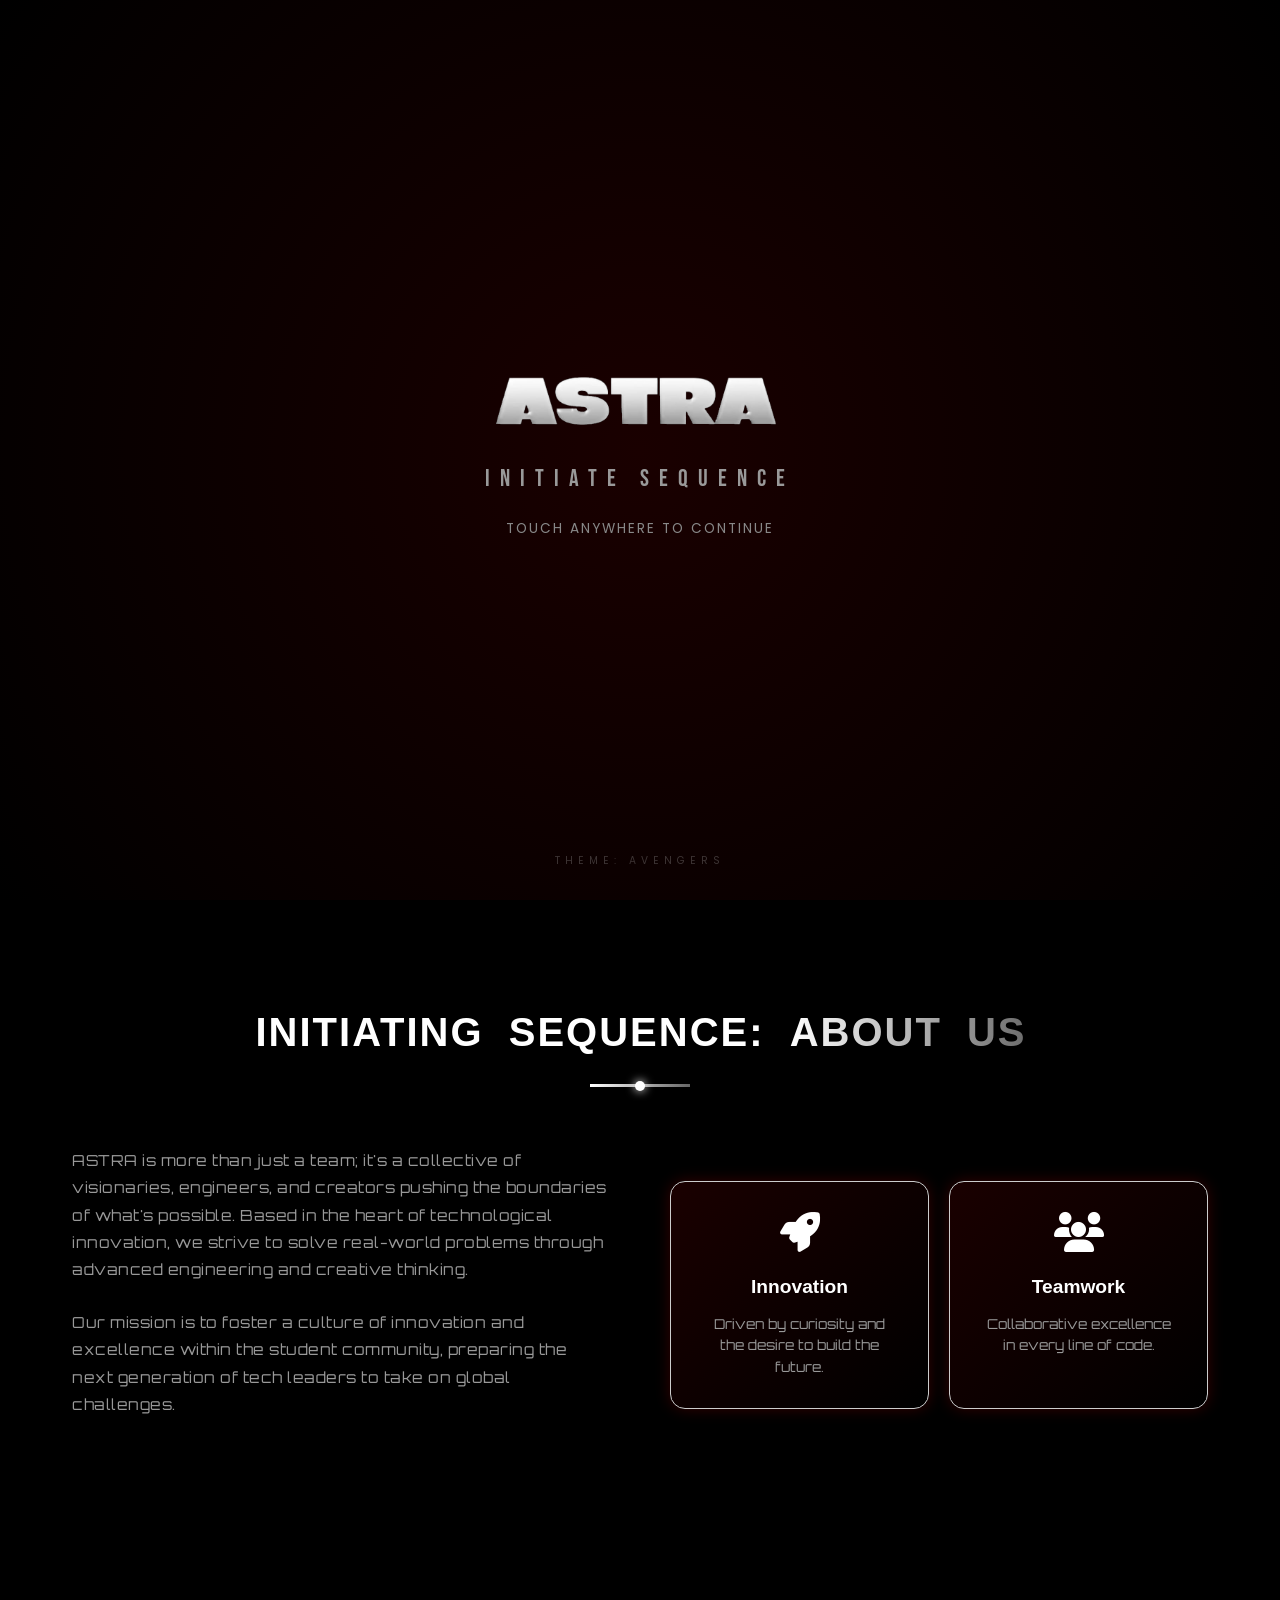
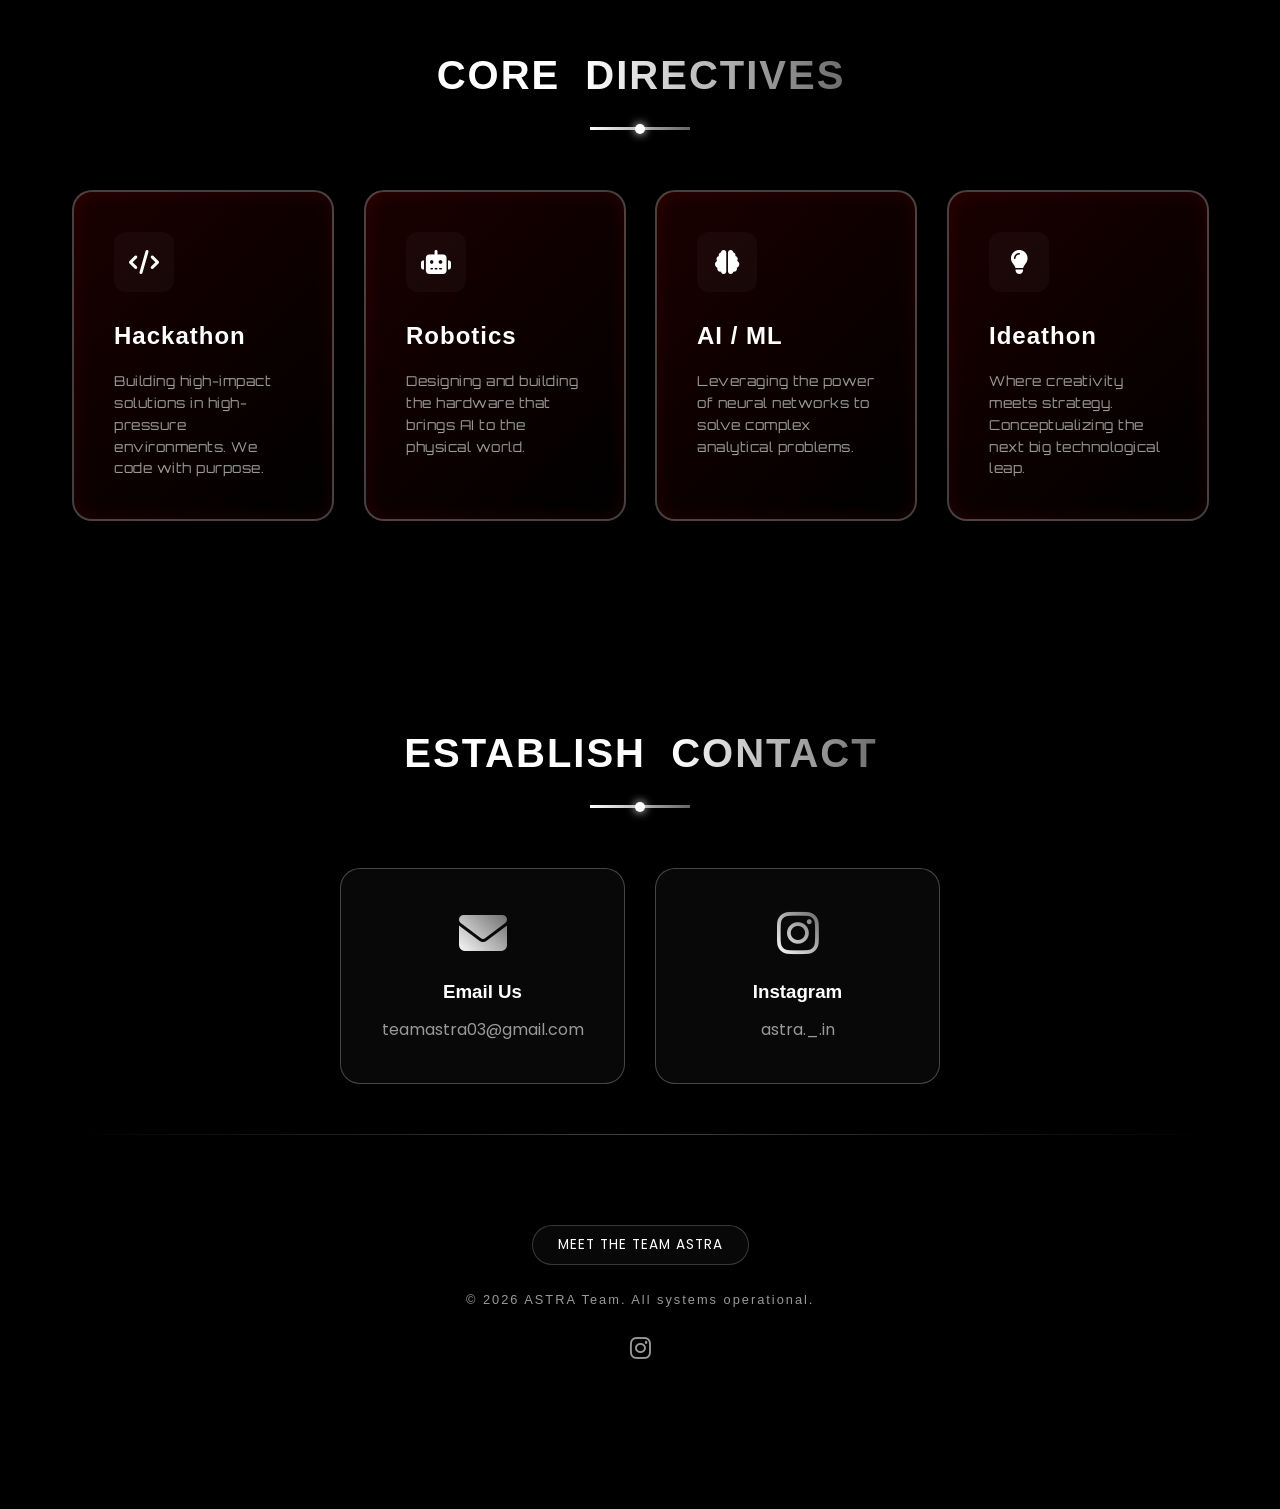
==== commit e53e2c5e: "major changes" ====
--- a/index.html
+++ b/index.html
@@ -18,6 +18,9 @@
     <link rel="stylesheet" href="https://cdnjs.cloudflare.com/ajax/libs/font-awesome/6.4.0/css/all.min.css">
 
     <link rel="stylesheet" href="style.css">
+
+    <!-- Vercel Analytics -->
+    <script defer src="https://cdn.vercel-analytics.com/v1/script.js"></script>
 </head>
 
 <body>
@@ -31,6 +34,7 @@
             <img src="logo/logo1-tp.png" alt="ASTRA Logo" style="height: 85px; width: auto; margin-bottom: 15px;">
             <p style="color: var(--text-dim); font-size: 1.5rem; letter-spacing: 10px; font-family: 'Bebas Neue', sans-serif; text-transform: uppercase;">INITIATE SEQUENCE</p>
             <p style="font-size: 0.85rem; color: #888; font-family: 'Poppins', sans-serif; margin-top: 20px; letter-spacing: 2px; text-transform: uppercase; animation: pulse 2s infinite ease-in-out;">Touch anywhere to continue</p>
+            <p style="position: absolute; bottom: 30px; left: 50%; transform: translateX(-50%); font-size: 0.65rem; color: rgba(255,255,255,0.2); font-family: 'Poppins', sans-serif; text-transform: uppercase; letter-spacing: 5px;">Theme: Avengers</p>
         </div>
     </div>
 
@@ -80,7 +84,10 @@
                 <img src="logo/logo.png" alt="ASTRA Logo" class="hero-logo">
             </div>
             <h2 class="tagline reveal-text-delay">BEYOND THE STARS</h2>
-            <a href="#directives" class="btn-glow">Discover More</a>
+            <div style="display: flex; flex-direction: column; align-items: center; gap: 20px; margin-top: 15px;">
+                <a href="team.html" class="btn-glass" style="animation: heroFadeIn 1.5s ease-out 0.8s both;">Meet the Team ASTRA</a>
+                <a href="#directives" class="btn-glow" style="animation: heroFadeIn 1.5s ease-out 1.2s both;">Discover More</a>
+            </div>
         </div>
     </section>
 
--- a/style.css
+++ b/style.css
@@ -1,3 +1,4 @@
+@import url('https://fonts.googleapis.com/css2?family=Bebas+Neue&family=Poppins:wght@300;400;600&family=Orbitron:wght@400;500;700&display=swap');
 @import url('https://fonts.cdnfonts.com/css/avengeance');
 
 :root {
@@ -13,6 +14,7 @@
     --text-dim: #999999;
     --font-header: 'Avengeance', sans-serif;
     --font-body: 'Poppins', sans-serif;
+    --font-tech: 'Orbitron', sans-serif;
     --font-avengeance: 'Avengeance', sans-serif;
     --transition-smooth: all 0.4s cubic-bezier(0.4, 0, 0.2, 1);
 }
@@ -147,7 +149,7 @@
 
 .logo-text {
     font-family: var(--font-header);
-    font-size: 2rem;
+    font-size: 0.9rem;
     letter-spacing: 5px;
     margin-top: 20px;
     text-shadow: 0 0 10px var(--primary-blue);
@@ -351,12 +353,13 @@
 
 /* Hero Content Update */
 .hero-logo-container {
+    margin-top: 50px;
     margin-bottom: 20px;
     animation: heroFadeIn 1.5s ease-out;
 }
 
 .hero-logo {
-    max-width: 800px; /* Slightly increased size */
+    max-width: 600px; /* Reduced size */
     height: auto;
     opacity: 0.85; 
     mix-blend-mode: normal; 
@@ -367,21 +370,23 @@
 
 .tagline {
     font-family: var(--font-header);
-    font-size: 1.2rem; 
-    letter-spacing: 8px; 
-    color: #ffffff; /* Forced pure white to ensure it is visible */
-    text-shadow: 0 0 10px rgba(0, 0, 0, 0.8); /* Ensures it pops over any bright video spots */
-    margin-top: 0px; 
-    margin-bottom: 40px;
+    font-size: 0.9rem;
+    letter-spacing: 6px;
+    color: #ffffff;
+    text-shadow: 0 0 10px rgba(255,255,255,0.3), 0 0 20px rgba(0,0,0,0.8);
+    margin-top: 10px;
+    margin-bottom: 30px;
     text-transform: uppercase;
     position: relative;
-    z-index: 20; /* Keep it securely above all backgrounds and overlays */
+    z-index: 20;
     animation: heroFadeIn 1.5s ease-out 0.5s both;
 }
 
 .btn-glow {
     display: inline-block;
-    padding: 15px 40px;
+    width: 300px;
+    padding: 15px 0;
+    text-align: center;
     background: transparent;
     border: 1px solid var(--primary-blue);
     color: white;
@@ -414,7 +419,54 @@
     background: var(--primary-blue);
     box-shadow: 0 0 20px var(--primary-blue);
     color: var(--bg-dark);
-    font-weight: bold;
+}
+
+.btn-glass {
+    display: inline-block;
+    width: 300px;
+    padding: 15px 0;
+    text-align: center;
+    background: rgba(255, 255, 255, 0.01); /* Almost invisible background */
+    backdrop-filter: blur(8px) saturate(150%); /* Clearer, less milky blur */
+    -webkit-backdrop-filter: blur(8px) saturate(150%);
+    border: 1px solid rgba(255, 255, 255, 0.08); /* Ultrathin border */
+    border-radius: 12px;
+    color: #ffffff;
+    text-decoration: none;
+    font-family: var(--font-header);
+    letter-spacing: 2px;
+    word-spacing: 8px; 
+    text-transform: uppercase;
+    font-size: 0.9rem;
+    transition: all 0.4s cubic-bezier(0.175, 0.885, 0.32, 1.275);
+    box-shadow: inset 0 0 0 1px rgba(255, 255, 255, 0.03); /* Minimal inner reflection */
+    position: relative;
+    overflow: hidden;
+    z-index: 1;
+}
+.btn-glass::before {
+    content: '';
+    position: absolute;
+    top: 0;
+    left: -100%;
+    width: 100%;
+    height: 100%;
+    background: linear-gradient(90deg, transparent, rgba(255, 255, 255, 0.1), transparent);
+    transition: 0.6s;
+    z-index: -1;
+}
+
+.btn-glass:hover::before {
+    left: 100%;
+}
+
+.btn-glass:hover {
+    background: rgba(255, 255, 255, 0.05);
+    border-color: rgba(255, 255, 255, 0.2);
+    transform: translateY(-4px) scale(1.02);
+    box-shadow: 0 10px 25px 0 rgba(0, 0, 0, 0.3);
+    color: #fff;
+    text-shadow: 0 0 10px rgba(255, 255, 255, 0.4);
 }
 
 @keyframes heroFadeIn {
@@ -469,9 +521,12 @@
 }
 
 .about-text p {
-    margin-bottom: 20px;
-    font-size: 1.1rem;
+    font-family: var(--font-tech);
     color: var(--text-dim);
+    line-height: 1.8;
+    margin-bottom: 25px;
+    font-size: 0.95rem;
+    letter-spacing: 0.5px;
 }
 
 .about-cards {
@@ -507,6 +562,13 @@
     font-family: var(--font-header);
     margin-bottom: 10px;
     font-size: 1.2rem;
+}
+
+.stat-card p {
+    font-family: var(--font-tech);
+    font-size: 0.85rem;
+    line-height: 1.6;
+    color: var(--text-dim);
 }
 
 /* Core Directives */
@@ -590,8 +652,11 @@
 }
 
 .directive-card p {
+    font-family: var(--font-tech);
     color: var(--text-dim);
-    font-size: 0.95rem;
+    font-size: 0.85rem;
+    line-height: 1.6;
+    letter-spacing: 0.5px;
 }
 
 /* Gallery Section */
@@ -661,7 +726,7 @@
     grid-template-columns: 1fr 1fr;
     gap: 30px;
     width: 100%;
-    max-width: 800px;
+    max-width: 600px;
 }
 
 .contact-card {
@@ -830,7 +895,7 @@
 
 /* Responsive */
 @media (max-width: 992px) {
-    .hero-logo { max-width: 80vw; } 
+    .hero-logo { max-width: 70vw; } 
     .about-grid { grid-template-columns: 1fr; }
     
     /* Transparent fully animated mobile menu */
@@ -860,23 +925,39 @@
 }
 
 @media (max-width: 768px) {
-    .hero-logo { max-width: 90vw; }
-    .tagline { 
-        font-size: 0.9rem; 
-        letter-spacing: 4px; 
-        margin-bottom: 30px; 
-        padding: 0 10px;
-    }
+    .hero-logo { max-width: 80vw; }
+    .tagline {
+    font-family: var(--font-header);
+    font-size: 0.9rem;
+    letter-spacing: 6px;
+    color: #ffffff;
+    text-shadow: 0 0 10px rgba(255,255,255,0.3), 0 0 20px rgba(0,0,0,0.8);
+    margin-top: 10px;
+    margin-bottom: 30px;
+    text-transform: uppercase;
+    position: relative;
+    z-index: 20;
+    animation: heroFadeIn 1.5s ease-out 0.5s both;
+}
     .contact-info { grid-template-columns: 1fr; }
     .container { padding: 0 1.5rem; }
 }
 
 @media (max-width: 480px) {
-    .hero-logo { max-width: 95vw; }
-    .tagline { 
-        font-size: 0.8rem; 
-        letter-spacing: 3px; 
-    }
+    .hero-logo { max-width: 85vw; }
+    .tagline {
+    font-family: var(--font-header);
+    font-size: 0.9rem;
+    letter-spacing: 6px;
+    color: #ffffff;
+    text-shadow: 0 0 10px rgba(255,255,255,0.3), 0 0 20px rgba(0,0,0,0.8);
+    margin-top: 10px;
+    margin-bottom: 30px;
+    text-transform: uppercase;
+    position: relative;
+    z-index: 20;
+    animation: heroFadeIn 1.5s ease-out 0.5s both;
+}
     .btn-glow {
         padding: 12px 30px;
         font-size: 0.9rem;
@@ -890,7 +971,7 @@
 
 .main-team-title {
     font-size: 4rem;
-    letter-spacing: 12px;
+    letter-spacing: 6px;
     word-spacing: 25px; /* Significant gap between THE, TEAM, and ASTRA */
     text-align: center;
     font-weight: 800;
@@ -919,44 +1000,41 @@
 }
 
 .member-card {
-    background: linear-gradient(135deg, rgba(255, 255, 255, 0.1) 0%, rgba(255, 255, 255, 0.02) 100%);
-    border: 1px solid rgba(255, 255, 255, 0.1);
-    backdrop-filter: blur(15px);
-    border-radius: 20px;
-    padding: 40px 30px;
+    background: linear-gradient(135deg, rgba(255, 255, 255, 0.12) 0%, rgba(255, 255, 255, 0.04) 100%);
+    padding: 60px 30px;
     text-align: center;
-    transition: all 0.5s cubic-bezier(0.175, 0.885, 0.32, 1.275);
-    position: relative;
+    position: relative;
+    clip-path: polygon(50% 0%, 100% 15%, 100% 85%, 50% 100%, 0% 85%, 0% 15%);
+    transition: var(--transition-smooth);
     display: flex;
     flex-direction: column;
     align-items: center;
-    overflow: hidden;
-    box-shadow: 0 10px 30px rgba(0, 0, 0, 0.5);
-}
-
-.member-card::before {
+    border: none; /* Borders don't work with clip-path */
+}
+
+/* Simulated Border for Hexagon */
+.member-card::after {
     content: '';
     position: absolute;
-    top: -50%;
-    left: -50%;
-    width: 200%;
-    height: 200%;
-    background: linear-gradient(45deg, transparent, rgba(255, 255, 255, 0.1), transparent);
-    transform: rotate(45deg);
-    transition: 0.8s;
+    top: 0;
+    left: 0;
+    right: 0;
+    bottom: 0;
+    background: linear-gradient(135deg, rgba(255, 255, 255, 0.3), transparent);
+    clip-path: polygon(50% 0%, 100% 15%, 100% 85%, 50% 100%, 0% 85%, 0% 15%);
+    padding: 2px; /* This is the border width */
+    -webkit-mask: 
+        linear-gradient(#fff 0 0) content-box, 
+        linear-gradient(#fff 0 0);
+    -webkit-mask-composite: xor;
+    mask-composite: exclude;
     pointer-events: none;
 }
 
-.member-card:hover::before {
-    left: 100%;
-    top: 100%;
-}
-
 .member-card:hover {
-    transform: translateY(-15px) scale(1.02);
-    border-color: rgba(255, 255, 255, 0.4);
-    box-shadow: 0 20px 40px rgba(255, 255, 255, 0.1);
-    background: linear-gradient(135deg, rgba(255, 255, 255, 0.15) 0%, rgba(255, 255, 255, 0.05) 100%);
+    transform: translateY(-15px) scale(1.05);
+    background: linear-gradient(135deg, rgba(255, 255, 255, 0.18) 0%, rgba(255, 255, 255, 0.08) 100%);
+    filter: drop-shadow(0 0 20px rgba(255, 255, 255, 0.2));
 }
 
 .member-card i.fa-user-circle {
@@ -976,7 +1054,7 @@
 
 .member-card h3 {
     font-family: var(--font-header);
-    font-size: 2rem;
+    font-size: 0.9rem;
     margin-bottom: 8px;
     letter-spacing: 3px;
     color: #fff;
@@ -999,9 +1077,65 @@
     margin-top: auto;
 }
 
+/* --- Member Portraits --- */
+.member-photo-wrapper {
+    width: 150px;
+    height: 150px;
+    margin: 0 auto 25px;
+    border-radius: 50%;
+    position: relative;
+    border: 2px solid rgba(255, 255, 255, 0.4);
+    overflow: hidden;
+    box-shadow: 0 0 30px rgba(255, 255, 255, 0.1);
+    transition: var(--transition-smooth);
+}
+
+.lead-card .member-photo-wrapper {
+    width: 180px;
+    height: 180px;
+    border-color: #ffffff;
+    box-shadow: 0 0 40px rgba(255, 255, 255, 0.3);
+}
+
+/* Scanning Effect for Portraits */
+.member-photo-wrapper::after {
+    content: '';
+    position: absolute;
+    top: -100%;
+    left: 0;
+    width: 100%;
+    height: 50%;
+    background: linear-gradient(to bottom, transparent, rgba(255, 255, 255, 0.2), transparent);
+    animation: scanLine 4s linear infinite;
+    pointer-events: none;
+}
+
+@keyframes scanLine {
+    0% { top: -100%; }
+    100% { top: 100%; }
+}
+
+.member-photo {
+    width: 100%;
+    height: 100%;
+    object-fit: cover;
+    filter: brightness(1.1) contrast(1.1) saturate(0.8);
+    transition: var(--transition-smooth);
+}
+
+.member-card:hover .member-photo-wrapper {
+    transform: scale(1.05);
+    border-color: #fff;
+    box-shadow: 0 0 50px rgba(255, 255, 255, 0.4);
+}
+
+.member-card:hover .member-photo {
+    transform: scale(1.1);
+}
+
 .member-links a {
     color: rgba(255, 255, 255, 0.6);
-    font-size: 1.5rem;
+    font-size: 1.8rem;
     transition: all 0.3s ease;
 }
 
@@ -1013,12 +1147,17 @@
 
 /* --- Lead & Co-Lead Elite Styles --- */
 .lead-card {
-    min-width: 380px;
-    padding: 70px 40px;
-    border: 2px solid rgba(255, 255, 255, 0.5);
-    background: linear-gradient(135deg, rgba(255, 255, 255, 0.25) 0%, rgba(255, 255, 255, 0.05) 100%);
-    box-shadow: 0 0 50px rgba(255, 255, 255, 0.15), inset 0 0 20px rgba(255, 255, 255, 0.1);
+    min-width: 400px;
+    padding: 80px 40px;
+    clip-path: polygon(50% 0%, 100% 12%, 100% 88%, 50% 100%, 0% 88%, 0% 12%);
+    background: linear-gradient(135deg, rgba(255, 255, 255, 0.25) 0%, rgba(255, 255, 255, 0.08) 100%);
     animation: float 4s ease-in-out infinite;
+    border: none;
+}
+
+.lead-card::after {
+    clip-path: polygon(50% 0%, 100% 12%, 100% 88%, 50% 100%, 0% 88%, 0% 12%);
+    background: linear-gradient(135deg, #fff, transparent);
 }
 
 .lead-card i.fa-crown {
@@ -1046,12 +1185,10 @@
 
 .co-lead-card {
     min-width: 340px;
-    padding: 50px 30px;
-    border: 1px solid rgba(255, 255, 255, 0.3);
-    background: linear-gradient(135deg, rgba(255, 255, 255, 0.15) 0%, rgba(255, 255, 255, 0.03) 100%);
-    box-shadow: 0 0 30px rgba(255, 255, 255, 0.05);
+    padding: 60px 30px;
     animation: float 4s ease-in-out infinite;
     animation-delay: 1.5s;
+    border: none;
 }
 
 .co-lead-card i.fa-shield-alt {
@@ -1079,52 +1216,361 @@
     100% { transform: translateY(0px); }
 }
 
-/* Mobile Overrides for Team Cards */
+/* Robotics Specific Sizing */
+.robotics-grid {
+    display: flex;
+    justify-content: center;
+    gap: 30px;
+}
+
+.robotics-grid .member-card {
+    width: 200px;
+    padding: 50px 20px;
+    clip-path: polygon(50% 0%, 100% 15%, 100% 85%, 50% 100%, 0% 85%, 0% 15%);
+}
+
+.robotics-grid .member-photo-wrapper {
+    width: 100px;
+    height: 100px;
+}
+
+.robotics-grid .member-card h3 {
+    font-size: 0.9rem;
+    letter-spacing: 2px;
+}
+
+.robotics-grid .member-card .role {
+    font-size: 0.65rem;
+    letter-spacing: 2px;
+}
+
+.robotics-grid .member-links a {
+    font-size: 0.9rem;
+}
+
+/* --- Cinematic Team Background FX --- */
+.team-bg-fx {
+    position: fixed;
+    top: 0;
+    left: 0;
+    width: 100%;
+    height: 100%;
+    z-index: -2;
+    overflow: hidden;
+    background: radial-gradient(circle at 50% 50%, #050505 0%, #000000 100%);
+    font-size: 0.8rem;
+    text-transform: uppercase;
+    letter-spacing: 4px;
+    margin-bottom: 25px;
+    font-weight: 600;
+    opacity: 0.9;
+}
+
+.member-links {
+    display: flex;
+    gap: 25px;
+    margin-top: auto;
+}
+
+/* --- Member Portraits --- */
+.member-photo-wrapper {
+    width: 150px;
+    height: 150px;
+    margin: 0 auto 25px;
+    border-radius: 50%;
+    position: relative;
+    border: 2px solid rgba(255, 255, 255, 0.4);
+    overflow: hidden;
+    box-shadow: 0 0 30px rgba(255, 255, 255, 0.1);
+    transition: var(--transition-smooth);
+}
+
+.lead-card .member-photo-wrapper {
+    width: 180px;
+    height: 180px;
+    border-color: #ffffff;
+    box-shadow: 0 0 40px rgba(255, 255, 255, 0.3);
+}
+
+/* Scanning Effect for Portraits */
+.member-photo-wrapper::after {
+    content: '';
+    position: absolute;
+    top: -100%;
+    left: 0;
+    width: 100%;
+    height: 50%;
+    background: linear-gradient(to bottom, transparent, rgba(255, 255, 255, 0.2), transparent);
+    animation: scanLine 4s linear infinite;
+    pointer-events: none;
+}
+
+@keyframes scanLine {
+    0% { top: -100%; }
+    100% { top: 100%; }
+}
+
+.member-photo {
+    width: 100%;
+    height: 100%;
+    object-fit: cover;
+    filter: brightness(1.1) contrast(1.1) saturate(0.8);
+    transition: var(--transition-smooth);
+}
+
+.member-card:hover .member-photo-wrapper {
+    transform: scale(1.05);
+    border-color: #fff;
+    box-shadow: 0 0 50px rgba(255, 255, 255, 0.4);
+}
+
+.member-card:hover .member-photo {
+    transform: scale(1.1);
+}
+
+.member-links a {
+    color: rgba(255, 255, 255, 0.6);
+    font-size: 1.8rem;
+    transition: all 0.3s ease;
+}
+
+.member-links a:hover {
+    color: #fff;
+    transform: translateY(-3px) scale(1.2);
+    text-shadow: 0 0 15px rgba(255, 255, 255, 0.8);
+}
+
+/* --- Lead & Co-Lead Elite Styles --- */
+.lead-card {
+    min-width: 400px;
+    padding: 80px 40px;
+    clip-path: polygon(50% 0%, 100% 12%, 100% 88%, 50% 100%, 0% 88%, 0% 12%);
+    background: linear-gradient(135deg, rgba(255, 255, 255, 0.25) 0%, rgba(255, 255, 255, 0.08) 100%);
+    animation: float 4s ease-in-out infinite;
+    border: none;
+}
+
+.lead-card::after {
+    clip-path: polygon(50% 0%, 100% 12%, 100% 88%, 50% 100%, 0% 88%, 0% 12%);
+    background: linear-gradient(135deg, #fff, transparent);
+}
+
+.lead-card i.fa-crown {
+    font-size: 5rem;
+    color: #fff;
+    margin-bottom: 25px;
+    filter: drop-shadow(0 0 20px rgba(255, 255, 255, 0.8));
+}
+
+.lead-card h3 {
+    font-size: 2.8rem;
+    color: #ffffff;
+    margin-bottom: 20px;
+    text-shadow: 0 0 15px rgba(255, 255, 255, 0.5);
+}
+
+.lead-card .role {
+    color: #000;
+    background: #fff;
+    padding: 6px 20px;
+    border-radius: 4px;
+    font-weight: 800;
+    box-shadow: 0 0 25px rgba(255,255,255,0.6);
+}
+
+.co-lead-card {
+    min-width: 340px;
+    padding: 60px 30px;
+    animation: float 4s ease-in-out infinite;
+    animation-delay: 1.5s;
+    border: none;
+}
+
+.co-lead-card i.fa-shield-alt {
+    font-size: 4rem;
+    color: rgba(255,255,255,0.8);
+    margin-bottom: 20px;
+    filter: drop-shadow(0 0 15px rgba(255, 255, 255, 0.4));
+}
+
+.co-lead-card h3 {
+    font-size: 2.2rem;
+}
+
+.co-lead-card .role {
+    color: #000;
+    background: rgba(255,255,255,0.8);
+    padding: 5px 15px;
+    border-radius: 4px;
+    font-weight: 700;
+}
+
+@keyframes float {
+    0% { transform: translateY(0px); }
+    50% { transform: translateY(-15px); }
+    100% { transform: translateY(0px); }
+}
+
+/* Robotics Specific Sizing */
+.robotics-grid {
+    display: flex;
+    justify-content: center;
+    gap: 30px;
+}
+
+.robotics-grid .member-card {
+    width: 200px;
+    padding: 50px 20px;
+    clip-path: polygon(50% 0%, 100% 15%, 100% 85%, 50% 100%, 0% 85%, 0% 15%);
+}
+
+.robotics-grid .member-photo-wrapper {
+    width: 100px;
+    height: 100px;
+}
+
+.robotics-grid .member-card h3 {
+    font-size: 0.9rem;
+    letter-spacing: 2px;
+}
+
+.robotics-grid .member-card .role {
+    font-size: 0.65rem;
+    letter-spacing: 2px;
+}
+
+.robotics-grid .member-links a {
+    font-size: 0.9rem;
+}
+
+/* --- Cinematic Team Background FX --- */
+.team-bg-fx {
+    position: fixed;
+    top: 0;
+    left: 0;
+    width: 100%;
+    height: 100%;
+    z-index: -2;
+    overflow: hidden;
+    background: radial-gradient(circle at 50% 50%, #050505 0%, #000000 100%);
+    pointer-events: none;
+}
+
+.glow-orb {
+    position: absolute;
+    border-radius: 50%;
+    filter: blur(80px);
+    opacity: 0.12;
+    animation: floatOrb 20s infinite alternate ease-in-out;
+    will-change: transform;
+    pointer-events: none;
+}
+
+.orb-1 { width: 600px; height: 600px; background: var(--primary-red); top: -10%; left: -10%; animation-duration: 25s; }
+.orb-2 { width: 500px; height: 500px; background: #444; bottom: -10%; right: -10%; animation-duration: 30s; animation-delay: -5s; }
+.orb-3 { width: 400px; height: 400px; background: var(--primary-blue); top: 40%; left: 50%; animation-duration: 35s; animation-delay: -10s; }
+
+@keyframes floatOrb {
+    0% { transform: translate3d(0, 0, 0) scale(1); }
+    33% { transform: translate3d(40px, 80px, 0) scale(1.05); }
+    66% { transform: translate3d(-60px, 30px, 0) scale(0.95); }
+    100% { transform: translate3d(15px, -40px, 0) scale(1); }
+}
+
+/* --- Mobile Overrides & Optimization --- */
 @media (max-width: 768px) {
-    .team-grid {
-        grid-template-columns: repeat(auto-fit, minmax(140px, 1fr));
-        gap: 15px;
-    }
-
-    .member-card {
-        padding: 20px 15px;
-        border-radius: 15px;
-    }
-
-    .member-card i.fa-user-circle {
-        font-size: 2.2rem;
-        margin-bottom: 10px;
-    }
-
-    .member-card h3 {
-        font-size: 1.1rem;
-        letter-spacing: 1px;
-    }
-
-    .member-card .role {
-        font-size: 0.55rem;
-        letter-spacing: 1px;
-        margin-bottom: 12px;
-    }
-
-    .member-links {
-        gap: 12px;
-    }
-
-    .member-links a {
-        font-size: 1rem;
-    }
-
-    .leader-grid {
-        gap: 15px;
-    }
-
-    .leader-card {
-        width: 100%;
-        max-width: 260px;
-    }
-
-    .team-category h2 {
-        font-size: 2rem;
-    }
-}
+    .team-grid { grid-template-columns: repeat(auto-fit, minmax(140px, 1fr)); gap: 15px; }
+    .member-card { padding: 20px 15px; border-radius: 12px; animation: none !important; }
+    .leader-card { width: 100%; max-width: 260px; }
+    .main-team-title { font-size: 2.8rem; letter-spacing: 2px; }
+    .member-photo-wrapper { width: 90px !important; height: 90px !important; }
+    .lead-card .member-photo-wrapper { width: 120px !important; height: 120px !important; }
+    .avengers-ring { display: none !important; } /* High performance cost */
+    .glow-orb { filter: blur(40px); opacity: 0.08; }
+}
+
+/* --- Avengers 3D Tech Rings (Desktop Only Optimization) --- */
+.avengers-ring {
+    position: absolute;
+    border: 1px dashed rgba(255, 255, 255, 0.08);
+    border-radius: 50%;
+    pointer-events: none;
+    z-index: -1;
+    transform-style: preserve-3d;
+    backface-visibility: hidden;
+    will-change: transform;
+}
+
+.ring-1 {
+    width: 1400px; height: 1400px; top: -30%; right: -25%;
+    animation: rotate3D 90s linear infinite;
+    opacity: 0.04;
+}
+
+.ring-2 {
+    width: 1000px; height: 1000px; bottom: -10%; left: -15%;
+    border-style: double; border-width: 10px;
+    animation: rotate3DRev 70s linear infinite;
+    opacity: 0.02;
+}
+
+@keyframes rotate3D {
+    0% { transform: perspective(1500px) rotateX(65deg) rotateZ(0deg) translate3d(0,0,0); }
+    100% { transform: perspective(1500px) rotateX(65deg) rotateZ(360deg) translate3d(0,0,0); }
+}
+
+@keyframes rotate3DRev {
+    0% { transform: perspective(1500px) rotateX(-55deg) rotateZ(360deg) translate3d(0,0,0); }
+    100% { transform: perspective(1500px) rotateX(-55deg) rotateZ(0deg) translate3d(0,0,0); }
+}
+
+/* --- Performance Scroller Reveal --- */
+.reveal, .reveal-delay, .reveal-delay-2, .reveal-delay-3 {
+    opacity: 0;
+    transform: translate3d(0, 60px, 0) perspective(2000px) rotateX(25deg);
+    filter: blur(20px) brightness(1.8);
+    transition: transform 1.2s cubic-bezier(0.2, 0.8, 0.2, 1), 
+                opacity 1s ease-out, 
+                filter 1s ease-out;
+    will-change: transform, opacity, filter;
+    backface-visibility: hidden;
+}
+
+.reveal.active, .reveal-delay.active, .reveal-delay-2.active, .reveal-delay-3.active {
+    opacity: 1; 
+    transform: translate3d(0, 0, 0) perspective(2000px) rotateX(0deg);
+    filter: blur(0) brightness(1);
+}
+
+.reveal-delay { transition-delay: 0.05s; }
+.reveal-delay-2 { transition-delay: 0.1s; }
+.reveal-delay-3 { transition-delay: 0.15s; }
+
+/* Global GPU Layering */
+.member-card, .hero-video, .team-bg-fx, .glow-orb, .avengers-ring {
+    transform: translateZ(0);
+    backface-visibility: hidden;
+}
+
+/* CRT Overlay Optimization */
+body::after {
+    content: "";
+    position: fixed;
+    top: 0; left: 0; width: 100%; height: 100%;
+    background: repeating-linear-gradient(0deg, rgba(0,0,0,0.03) 0px, rgba(0,0,0,0.03) 1px, transparent 1px, transparent 4px);
+    pointer-events: none;
+    z-index: 9999;
+    opacity: 0.3;
+    animation: hudFlicker 0.3s infinite alternate;
+}
+
+@keyframes hudFlicker {
+    0% { opacity: 0.28; }
+    100% { opacity: 0.32; }
+}
+
+@keyframes mainTitleEntry {
+    0% { opacity: 0; transform: scale(0.9) translateY(-20px); filter: blur(20px) contrast(200%); }
+    50% { opacity: 0.5; filter: blur(5px) contrast(150%); }
+    100% { opacity: 1; transform: scale(1) translateY(0); filter: blur(0); }
+}
